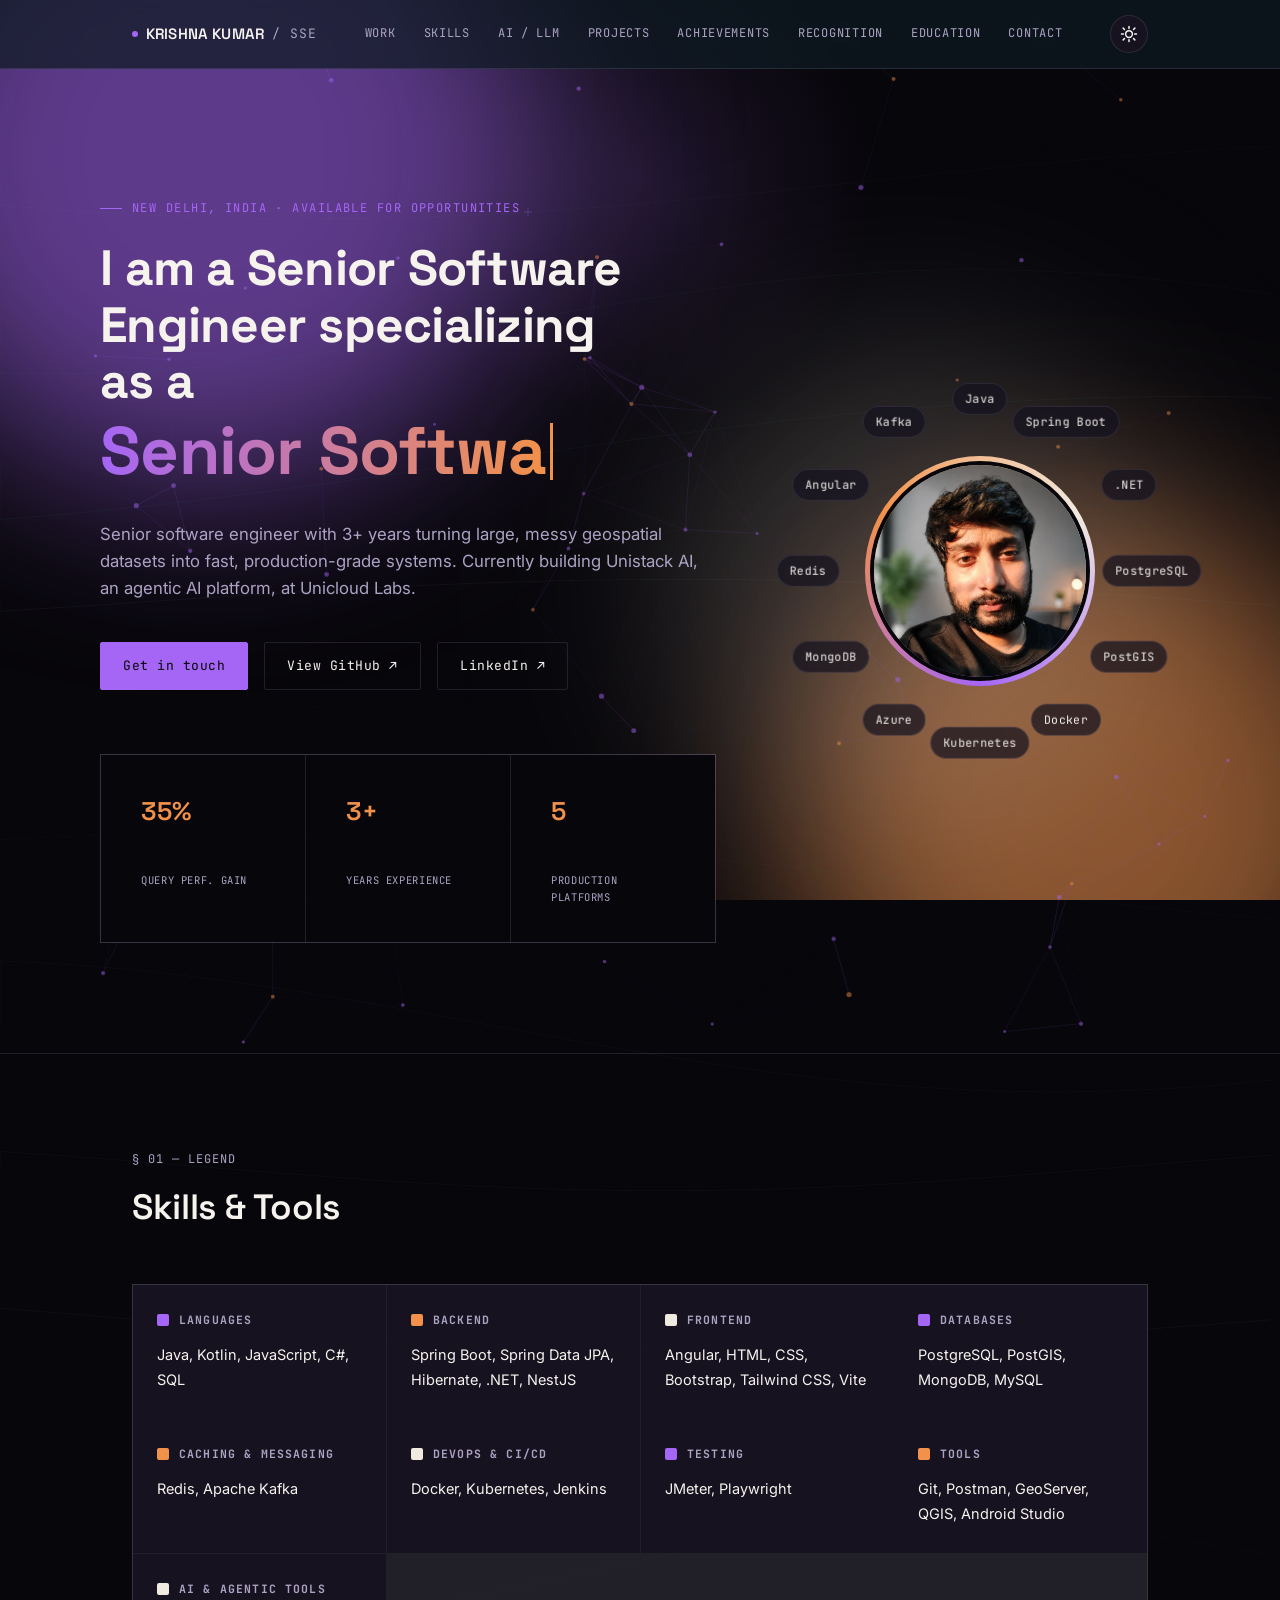
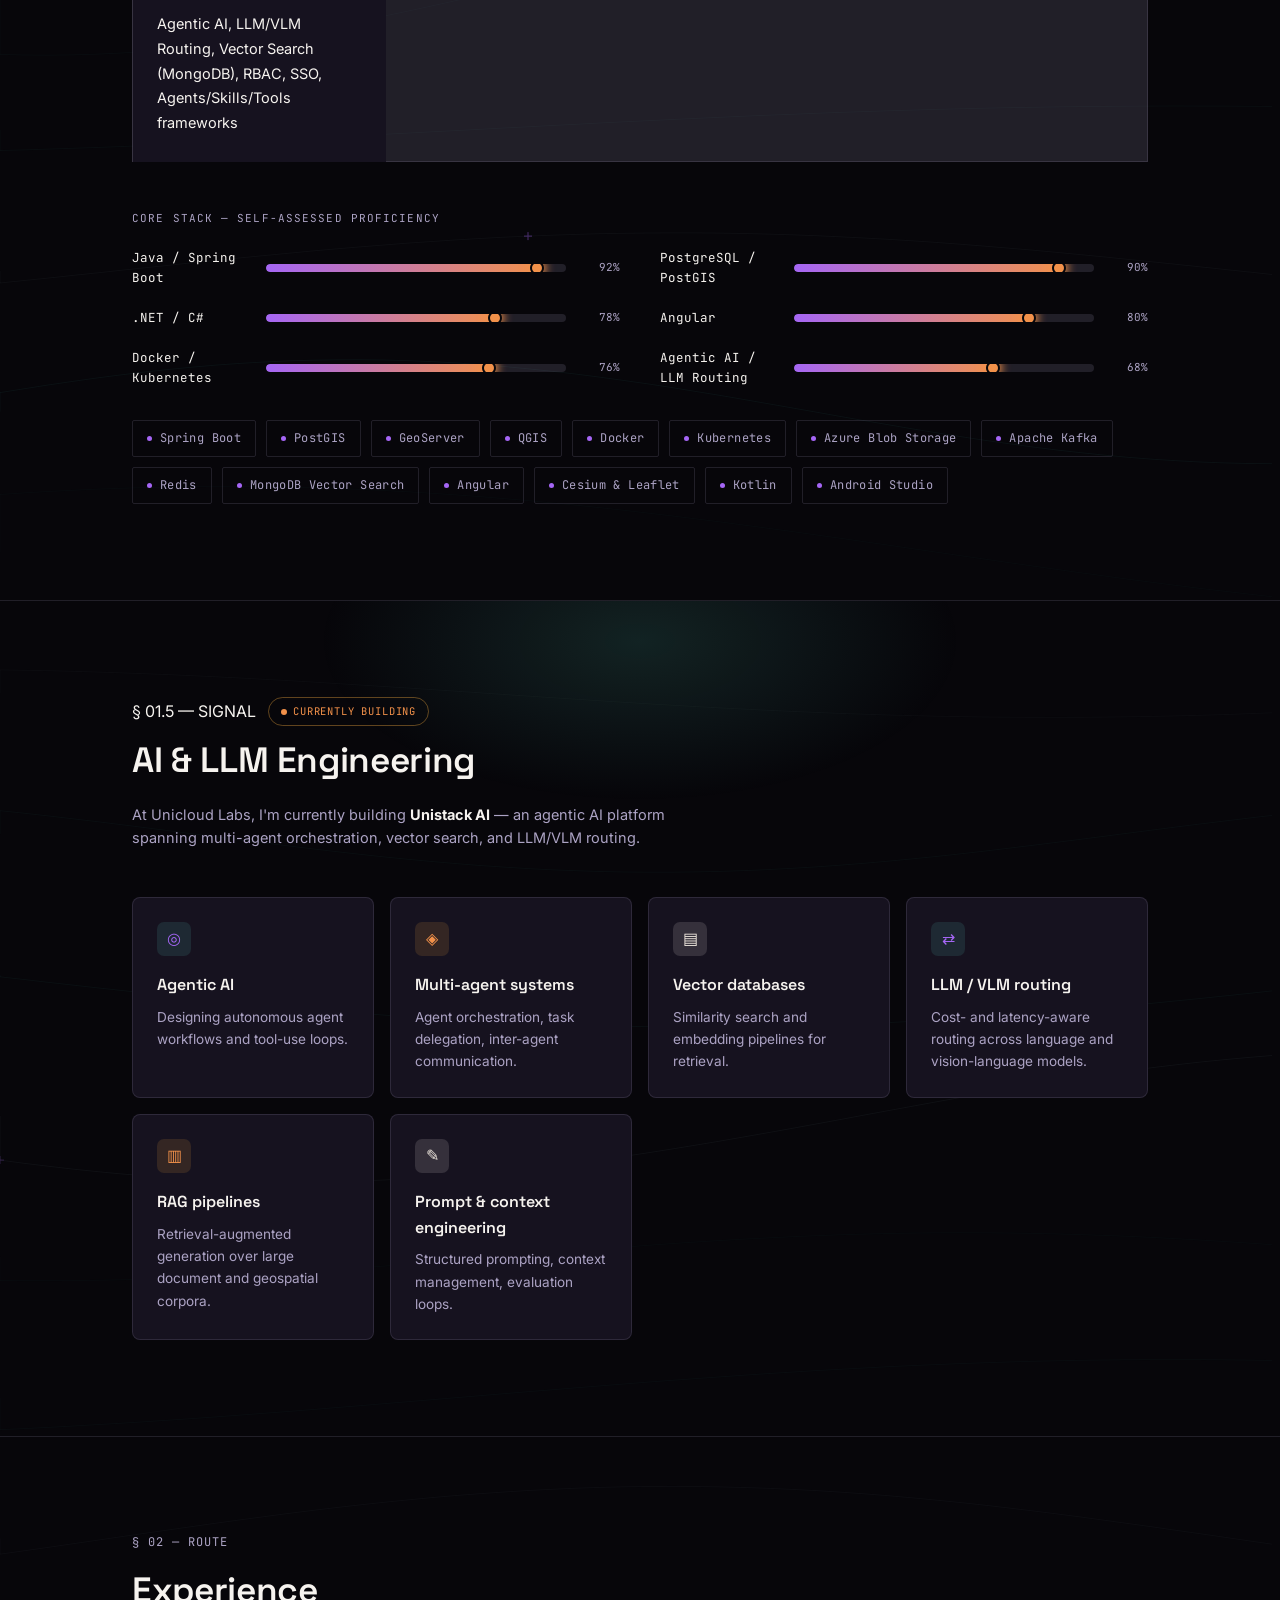
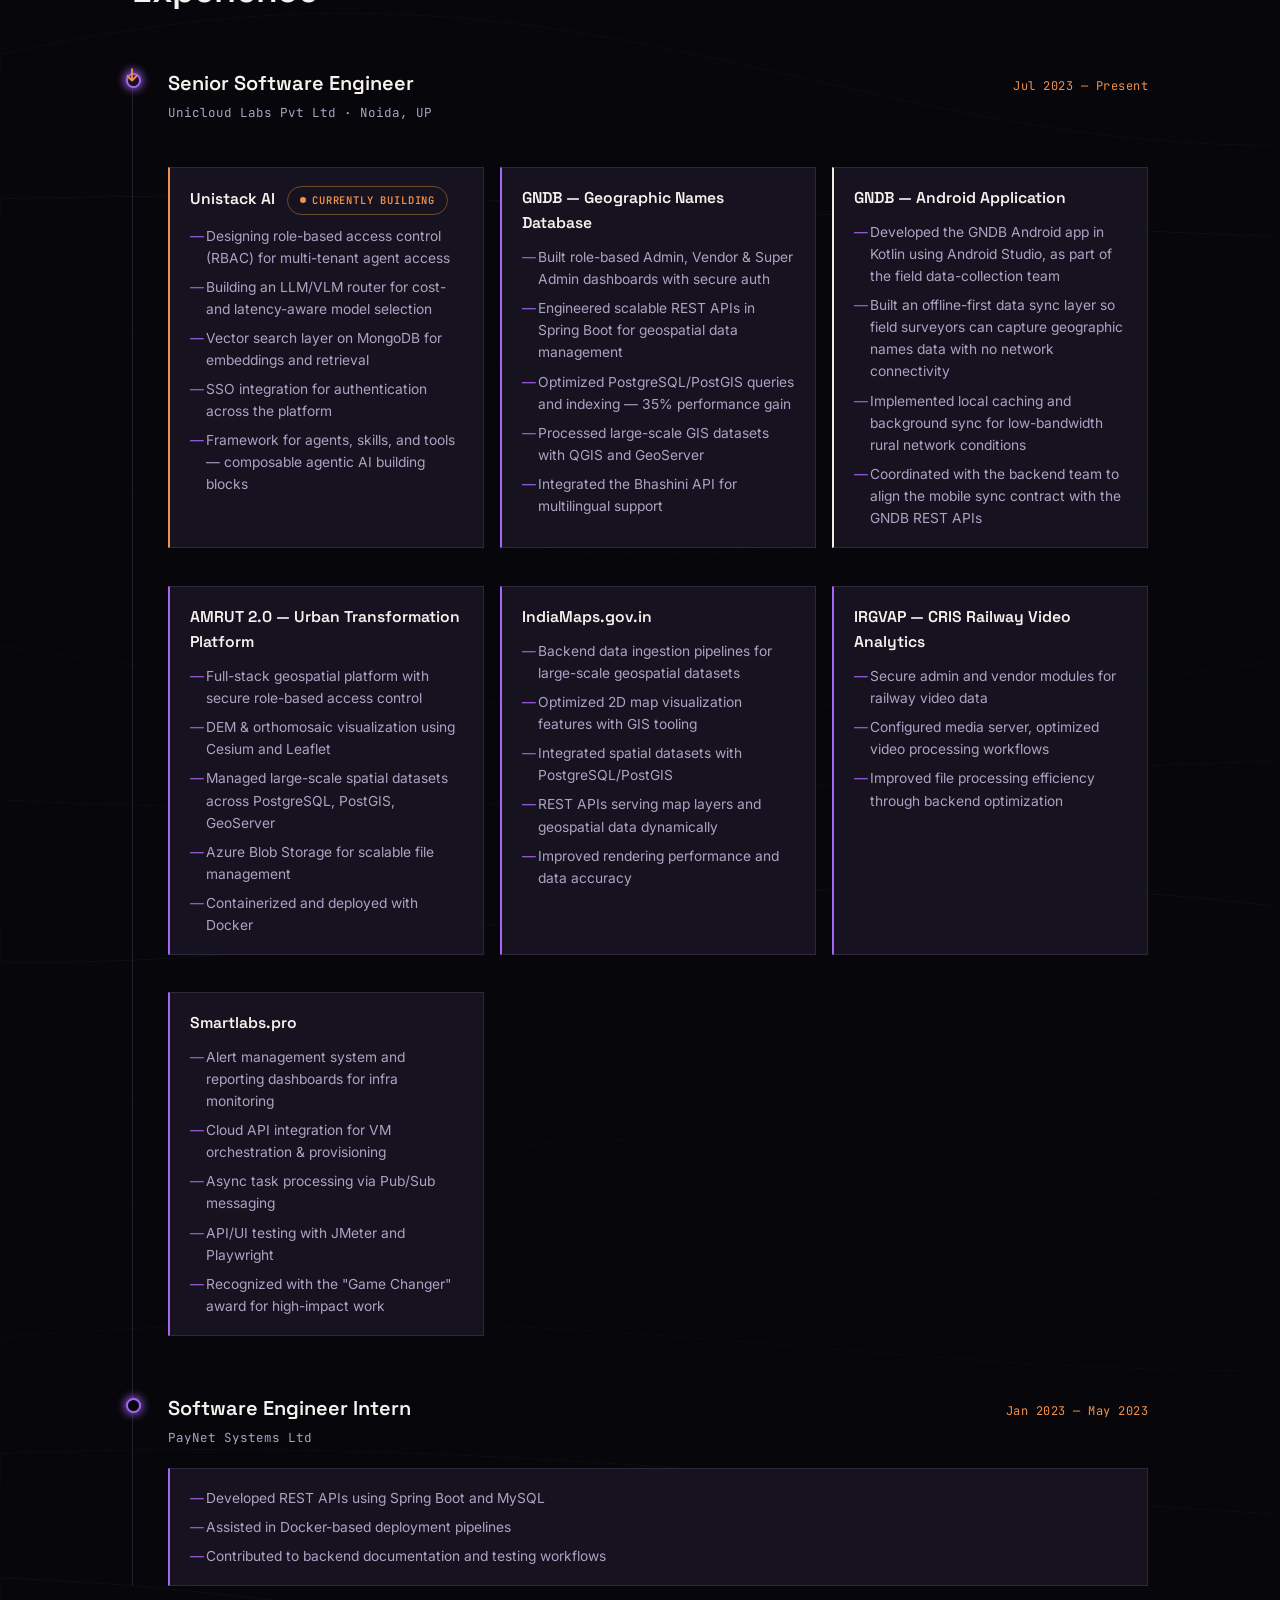
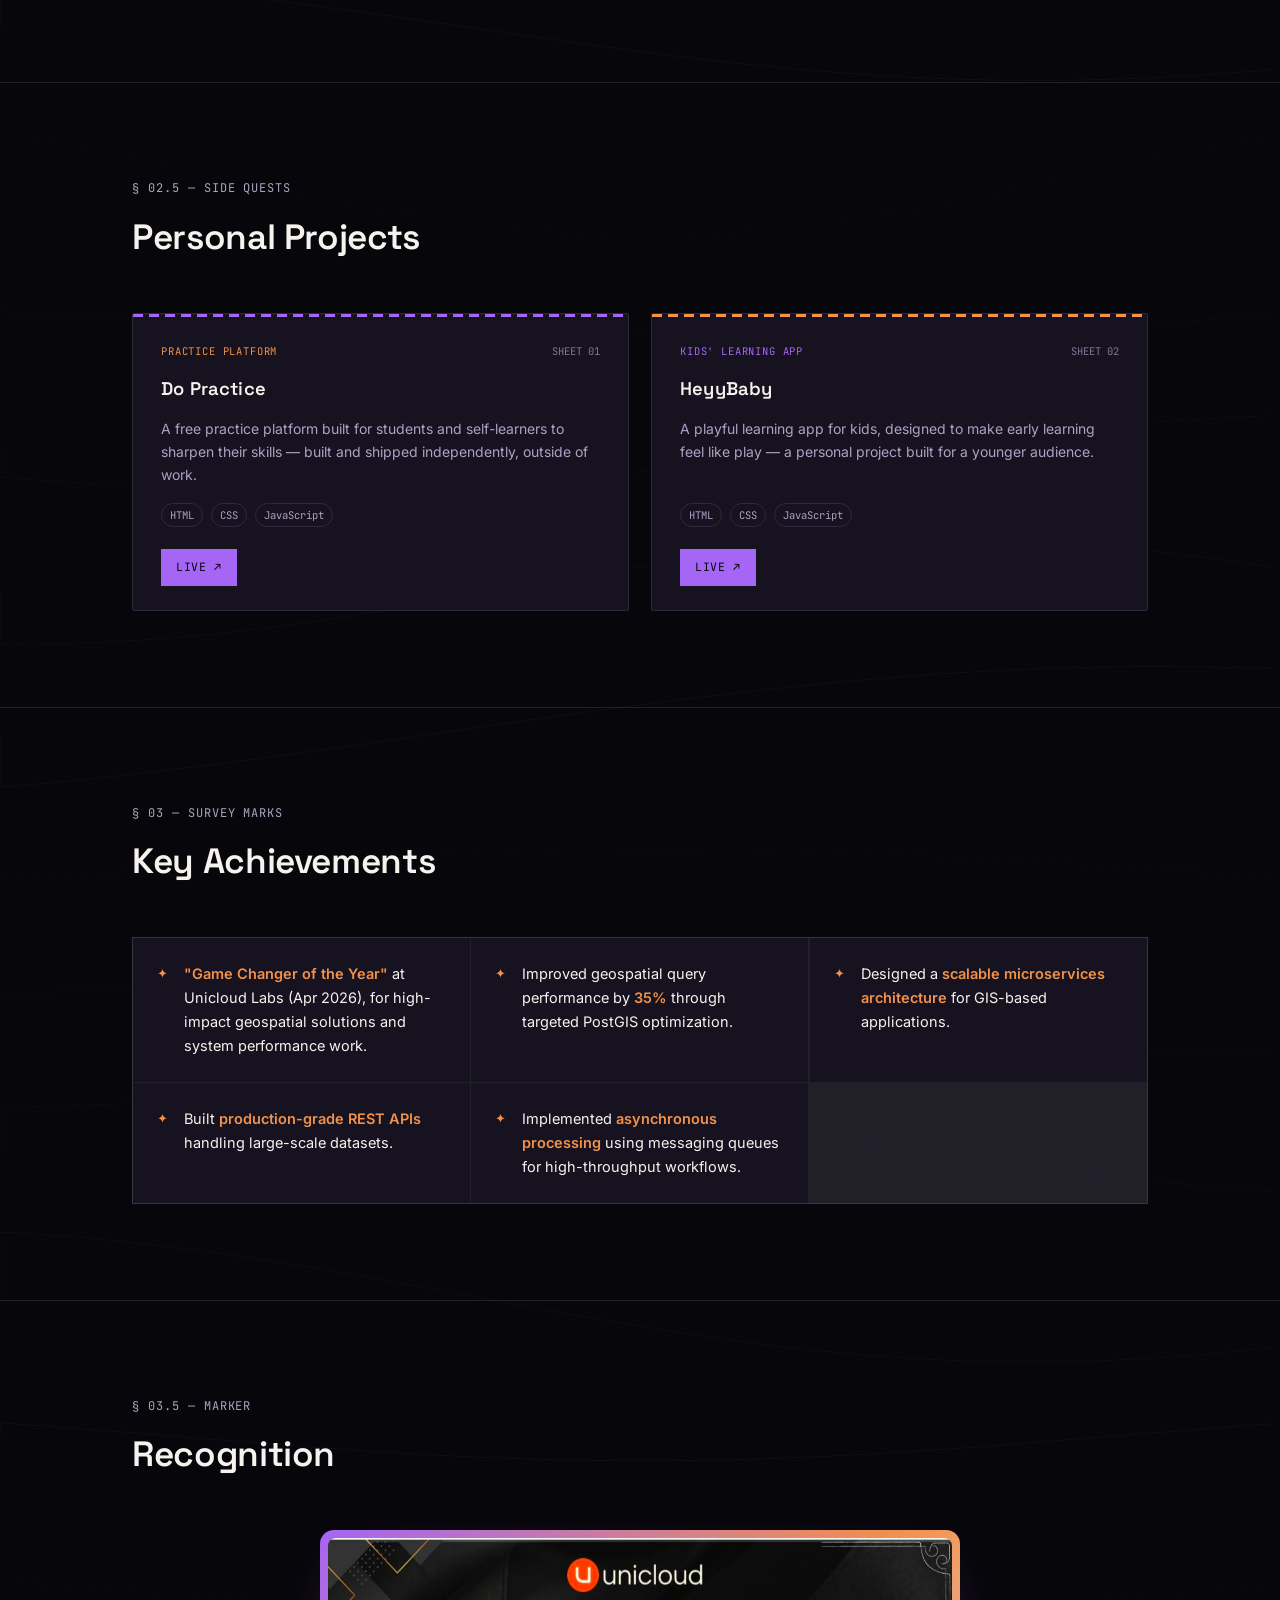
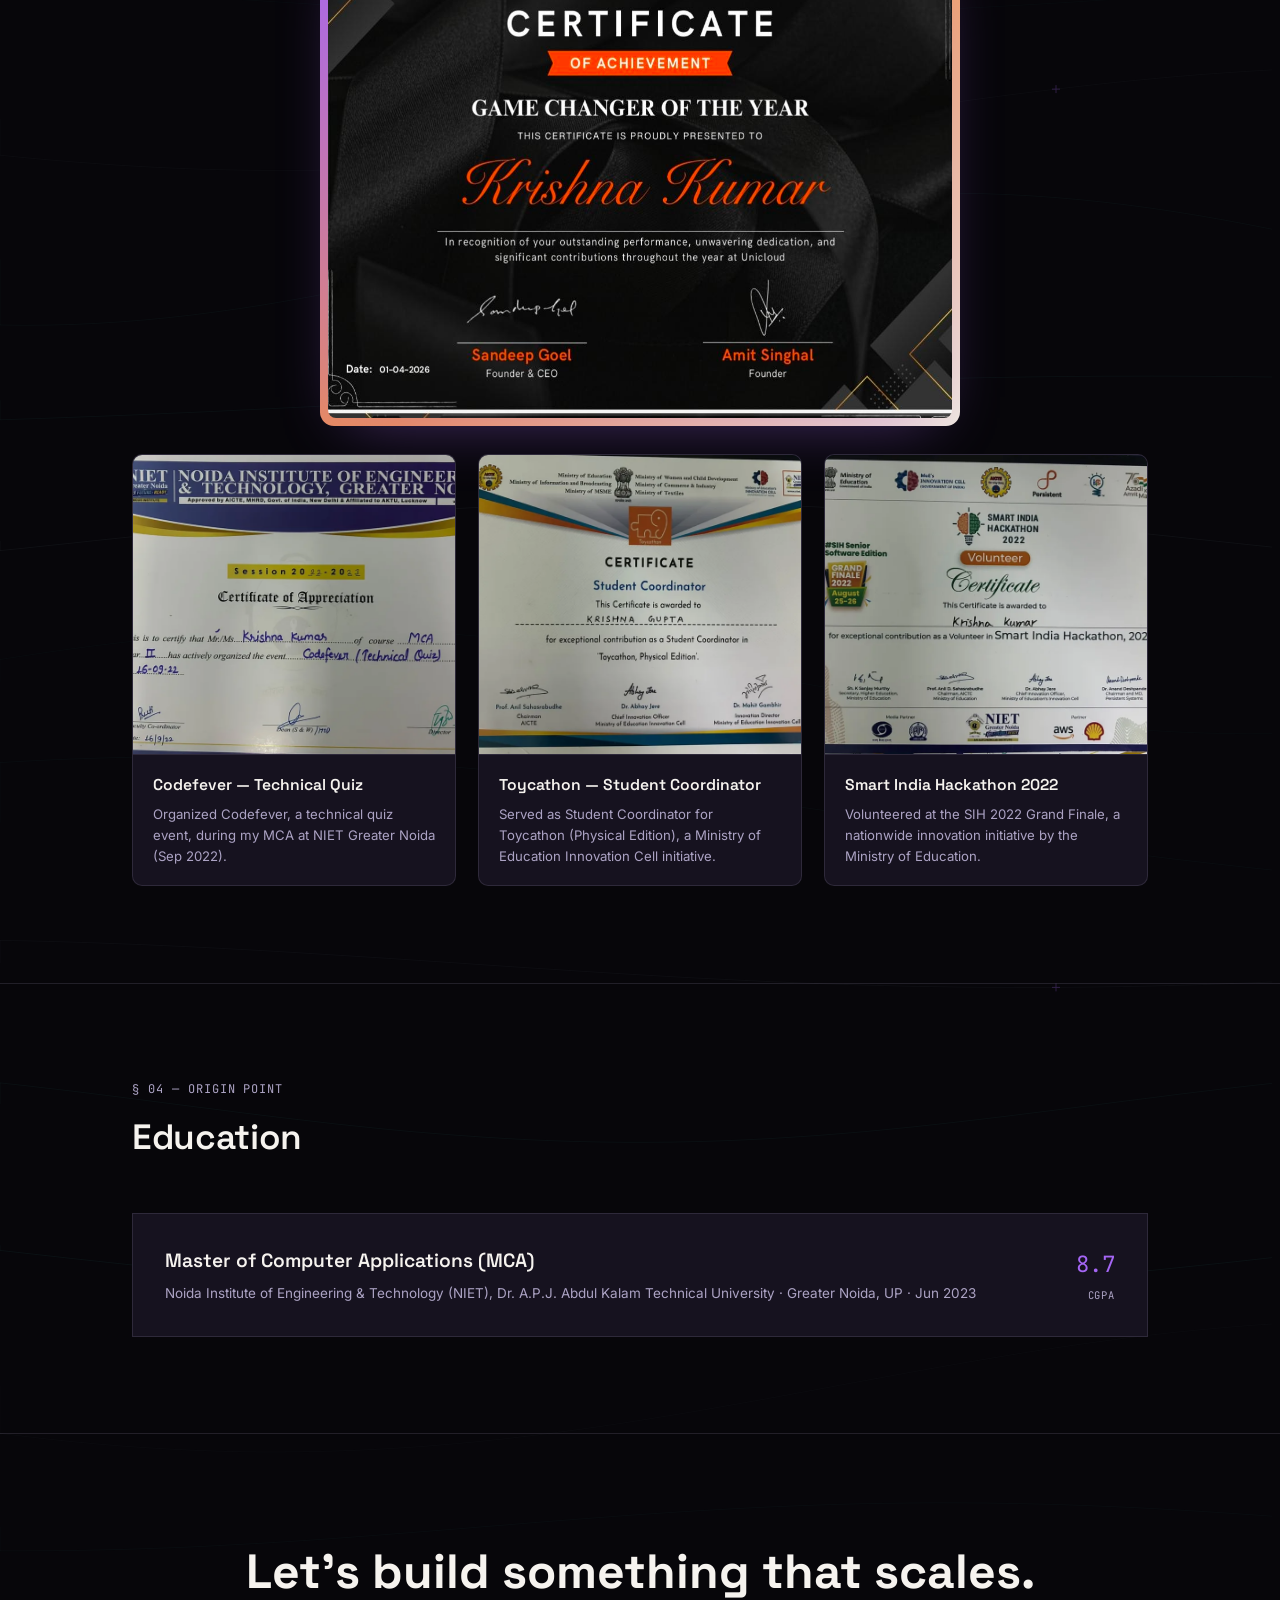
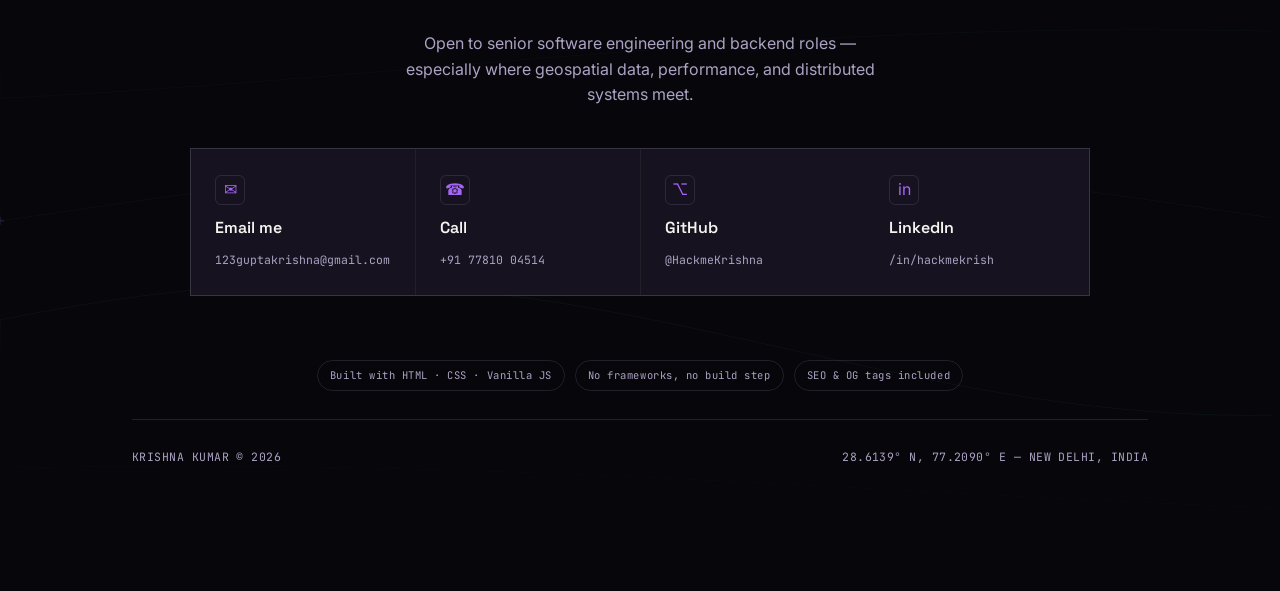
==== index.html @ f1ce37b0 "Initial portfolio" ====
<!DOCTYPE html>
<html lang="en">
<head>
<meta charset="UTF-8">
<meta name="viewport" content="width=device-width, initial-scale=1.0">

<!-- Primary SEO -->
<title>Krishna Kumar — Senior Software Engineer, GIS &amp; AI Specialist</title>
<meta name="description" content="Krishna Kumar is a senior software engineer with 3+ years building geospatial platforms, backend systems, and agentic AI at Unicloud Labs. Explore his work, skills, and projects.">
<meta name="keywords" content="Krishna Kumar, Senior Software Engineer, Backend Engineer, AI Engineer, LLM Developer, GIS Specialist, Cloud Architect, Spring Boot, PostGIS, Agentic AI, Unicloud Labs, New Delhi">
<meta name="author" content="Krishna Kumar">
<link rel="canonical" href="https://krishnakumar.dev/">
<meta name="robots" content="index, follow">
<meta name="theme-color" content="#07060A">

<!-- Open Graph -->
<meta property="og:type" content="profile">
<meta property="og:title" content="Krishna Kumar — Senior Software Engineer, GIS &amp; AI Specialist">
<meta property="og:description" content="3+ years building geospatial platforms, backend systems, and agentic AI. Currently building Unistack AI at Unicloud Labs.">
<meta property="og:url" content="https://krishnakumar.dev/">
<meta property="og:site_name" content="Krishna Kumar">
<meta property="og:image" content="https://krishnakumar.dev/images/avatar-krishna-kumar.webp">
<meta property="og:locale" content="en_IN">

<!-- Twitter Card -->
<meta name="twitter:card" content="summary_large_image">
<meta name="twitter:title" content="Krishna Kumar — Senior Software Engineer, GIS &amp; AI Specialist">
<meta name="twitter:description" content="3+ years building geospatial platforms, backend systems, and agentic AI. Currently building Unistack AI at Unicloud Labs.">
<meta name="twitter:image" content="https://krishnakumar.dev/images/avatar-krishna-kumar.webp">

<!-- Icons / manifest -->
<link rel="icon" href="/assets/favicon.svg" type="image/svg+xml">
<link rel="apple-touch-icon" href="/assets/favicon.svg">
<link rel="manifest" href="/manifest.json">

<link rel="preconnect" href="https://fonts.googleapis.com">
<link rel="preconnect" href="https://fonts.gstatic.com" crossorigin>
<link href="https://fonts.googleapis.com/css2?family=Space+Grotesk:wght@400;500;600;700&family=Inter:wght@400;500;600&family=JetBrains+Mono:wght@400;500;600&display=swap" rel="stylesheet">

<link rel="stylesheet" href="css/style.css">
<link rel="stylesheet" href="css/animations.css">
<link rel="stylesheet" href="css/responsive.css">

<!-- Structured data: lives in the HTML directly (not injected by JS) so
     crawlers see it without executing anything. -->
<script type="application/ld+json">
{
  "@context": "https://schema.org",
  "@type": "Person",
  "name": "Krishna Kumar",
  "url": "https://krishnakumar.dev/",
  "image": "https://krishnakumar.dev/images/avatar-krishna-kumar.webp",
  "jobTitle": "Senior Software Engineer",
  "email": "mailto:123guptakrishna@gmail.com",
  "telephone": "+91-77810-04514",
  "address": {
    "@type": "PostalAddress",
    "addressLocality": "New Delhi",
    "addressCountry": "IN"
  },
  "worksFor": {
    "@type": "Organization",
    "name": "Unicloud Labs Pvt Ltd"
  },
  "alumniOf": {
    "@type": "CollegeOrUniversity",
    "name": "Noida Institute of Engineering & Technology"
  },
  "sameAs": [
    "https://github.com/HackmeKrishna",
    "https://linkedin.com/in/hackmekrish"
  ],
  "knowsAbout": ["Backend Engineering", "Geographic Information Systems", "Agentic AI", "Cloud Architecture", "LLM Development"]
}
</script>
</head>
<body>

<div id="ambient-bg"><span class="b1"></span><span class="b2"></span><span class="b3"></span></div>
<div id="spotlight"></div>
<svg id="contour-bg" xmlns="http://www.w3.org/2000/svg"></svg>
<canvas id="trailCanvas" aria-hidden="true"></canvas>
<div id="coord-readout">28.6139° N · 77.2090° E</div>

<header>
  <nav class="wrap">
    <div class="logo"><span class="dot"></span><b>KRISHNA KUMAR</b><span>/ SSE</span></div>
    <div class="navlinks">
      <button type="button" data-scroll-to="work">Work</button>
      <button type="button" data-scroll-to="skills">Skills</button>
      <button type="button" data-scroll-to="ai">AI / LLM</button>
      <button type="button" data-scroll-to="projects">Projects</button>
      <button type="button" data-scroll-to="achievements">Achievements</button>
      <button type="button" data-scroll-to="recognition">Recognition</button>
      <button type="button" data-scroll-to="education">Education</button>
      <button type="button" data-scroll-to="contact">Contact</button>
    </div>
    <div class="nav-right">
      <button id="themeToggle" aria-label="Toggle light and dark theme" title="Toggle theme">
        <svg class="icon-sun" viewBox="0 0 24 24" fill="none" stroke="currentColor" stroke-width="2" stroke-linecap="round"><circle cx="12" cy="12" r="4.5"/><path d="M12 2v2.5M12 19.5V22M4.2 4.2l1.8 1.8M18 18l1.8 1.8M2 12h2.5M19.5 12H22M4.2 19.8L6 18M18 6l1.8-1.8"/></svg>
        <svg class="icon-moon" viewBox="0 0 24 24" fill="none" stroke="currentColor" stroke-width="2" stroke-linecap="round" stroke-linejoin="round"><path d="M20 14.5A8.5 8.5 0 1 1 9.5 4a7 7 0 0 0 10.5 10.5Z"/></svg>
      </button>
      <button id="navToggle" aria-label="Menu">☰</button>
    </div>
  </nav>
</header>

<main>
  <section class="hero wrap" style="border-top:none;">
    <canvas id="heroCanvas" aria-hidden="true"></canvas>
    <div class="hero-text">
      <div class="eyebrow">New Delhi, India · Available for opportunities</div>
      <h1 class="reveal">I am a Senior Software Engineer specializing as a
        <span class="hero-role-line"><span id="roleType"></span><span class="caret" aria-hidden="true"></span></span>
      </h1>
      <p class="hero-sub reveal">Senior software engineer with 3+ years turning large, messy geospatial datasets into fast, production-grade systems. Currently building Unistack AI, an agentic AI platform, at Unicloud Labs.</p>
      <div class="hero-actions reveal">
        <a class="btn" href="mailto:123guptakrishna@gmail.com">Get in touch</a>
        <a class="btn ghost" href="https://github.com/HackmeKrishna" target="_blank" rel="noopener">View GitHub ↗</a>
        <a class="btn ghost" href="https://linkedin.com/in/hackmekrish" target="_blank" rel="noopener">LinkedIn ↗</a>
      </div>
      <div class="hero-meta reveal">
        <div><div class="num">35%</div><div class="lbl">Query perf. gain</div></div>
        <div><div class="num">3+</div><div class="lbl">Years experience</div></div>
        <div><div class="num">5</div><div class="lbl">Production platforms</div></div>
      </div>
    </div>
    <div class="avatar-stage reveal">
      <div class="orbit-wrap" aria-hidden="true">
        <span class="orbit-item" style="left:50.0%; top:7.0%; animation-delay:0s; animation-duration:5.5s;">Java</span>
        <span class="orbit-item" style="left:71.5%; top:12.76%; animation-delay:.35s; animation-duration:6.1s;">Spring Boot</span>
        <span class="orbit-item" style="left:87.24%; top:28.5%; animation-delay:.7s; animation-duration:6.7s;">.NET</span>
        <span class="orbit-item" style="left:93.0%; top:50.0%; animation-delay:1.05s; animation-duration:7.3s;">PostgreSQL</span>
        <span class="orbit-item" style="left:87.24%; top:71.5%; animation-delay:1.4s; animation-duration:5.5s;">PostGIS</span>
        <span class="orbit-item" style="left:71.5%; top:87.24%; animation-delay:1.75s; animation-duration:6.1s;">Docker</span>
        <span class="orbit-item" style="left:50.0%; top:93.0%; animation-delay:0s; animation-duration:6.7s;">Kubernetes</span>
        <span class="orbit-item" style="left:28.5%; top:87.24%; animation-delay:.35s; animation-duration:7.3s;">Azure</span>
        <span class="orbit-item" style="left:12.76%; top:71.5%; animation-delay:.7s; animation-duration:5.5s;">MongoDB</span>
        <span class="orbit-item" style="left:7.0%; top:50.0%; animation-delay:1.05s; animation-duration:6.1s;">Redis</span>
        <span class="orbit-item" style="left:12.76%; top:28.5%; animation-delay:1.4s; animation-duration:6.7s;">Angular</span>
        <span class="orbit-item" style="left:28.5%; top:12.76%; animation-delay:1.75s; animation-duration:7.3s;">Kafka</span>
      </div>
      <div class="avatar-wrap">
        <img src="images/avatar-krishna-kumar.webp" width="220" height="220" alt="Krishna Kumar" loading="eager" fetchpriority="high">
      </div>
    </div>
  </section>

  <section id="skills">
    <div class="wrap">
      <div class="sec-head reveal">
        <div class="sec-title"><span class="coord">§ 01 — LEGEND</span>Skills &amp; Tools</div>
      </div>
      <div class="legend-grid reveal">
        <div class="legend-cell">
          <div class="key"><span class="swatch" style="background:var(--contour)"></span><h3>Languages</h3></div>
          <p>Java, Kotlin, JavaScript, C#, SQL</p>
        </div>
        <div class="legend-cell">
          <div class="key"><span class="swatch" style="background:var(--beacon)"></span><h3>Backend</h3></div>
          <p>Spring Boot, Spring Data JPA, Hibernate, .NET, NestJS</p>
        </div>
        <div class="legend-cell">
          <div class="key"><span class="swatch" style="background:var(--ivory)"></span><h3>Frontend</h3></div>
          <p>Angular, HTML, CSS, Bootstrap, Tailwind CSS, Vite</p>
        </div>
        <div class="legend-cell">
          <div class="key"><span class="swatch" style="background:var(--contour)"></span><h3>Databases</h3></div>
          <p>PostgreSQL, PostGIS, MongoDB, MySQL</p>
        </div>
        <div class="legend-cell">
          <div class="key"><span class="swatch" style="background:var(--beacon)"></span><h3>Caching &amp; Messaging</h3></div>
          <p>Redis, Apache Kafka</p>
        </div>
        <div class="legend-cell">
          <div class="key"><span class="swatch" style="background:var(--ivory)"></span><h3>DevOps &amp; CI/CD</h3></div>
          <p>Docker, Kubernetes, Jenkins</p>
        </div>
        <div class="legend-cell">
          <div class="key"><span class="swatch" style="background:var(--contour)"></span><h3>Testing</h3></div>
          <p>JMeter, Playwright</p>
        </div>
        <div class="legend-cell">
          <div class="key"><span class="swatch" style="background:var(--beacon)"></span><h3>Tools</h3></div>
          <p>Git, Postman, GeoServer, QGIS, Android Studio</p>
        </div>
        <div class="legend-cell">
          <div class="key"><span class="swatch" style="background:var(--ivory)"></span><h3>AI &amp; Agentic Tools</h3></div>
          <p>Agentic AI, LLM/VLM Routing, Vector Search (MongoDB), RBAC, SSO, Agents/Skills/Tools frameworks</p>
        </div>
      </div>

      <div class="stack-block reveal">
        <div class="stack-head">Core stack — self-assessed proficiency</div>
        <div class="stack-bars">
          <div class="stack-bar">
            <span class="name">Java / Spring Boot</span>
            <span class="track"><span class="fill" data-pct="92"></span></span>
            <span class="pct">92%</span>
          </div>
          <div class="stack-bar">
            <span class="name">PostgreSQL / PostGIS</span>
            <span class="track"><span class="fill" data-pct="90"></span></span>
            <span class="pct">90%</span>
          </div>
          <div class="stack-bar">
            <span class="name">.NET / C#</span>
            <span class="track"><span class="fill" data-pct="78"></span></span>
            <span class="pct">78%</span>
          </div>
          <div class="stack-bar">
            <span class="name">Angular</span>
            <span class="track"><span class="fill" data-pct="80"></span></span>
            <span class="pct">80%</span>
          </div>
          <div class="stack-bar">
            <span class="name">Docker / Kubernetes</span>
            <span class="track"><span class="fill" data-pct="76"></span></span>
            <span class="pct">76%</span>
          </div>
          <div class="stack-bar">
            <span class="name">Agentic AI / LLM Routing</span>
            <span class="track"><span class="fill" data-pct="68"></span></span>
            <span class="pct">68%</span>
          </div>
        </div>
      </div>

      <div class="toolbelt reveal" aria-label="Tools used day to day">
        <span class="tool"><span class="dot"></span>Spring Boot</span>
        <span class="tool"><span class="dot"></span>PostGIS</span>
        <span class="tool"><span class="dot"></span>GeoServer</span>
        <span class="tool"><span class="dot"></span>QGIS</span>
        <span class="tool"><span class="dot"></span>Docker</span>
        <span class="tool"><span class="dot"></span>Kubernetes</span>
        <span class="tool"><span class="dot"></span>Azure Blob Storage</span>
        <span class="tool"><span class="dot"></span>Apache Kafka</span>
        <span class="tool"><span class="dot"></span>Redis</span>
        <span class="tool"><span class="dot"></span>MongoDB Vector Search</span>
        <span class="tool"><span class="dot"></span>Angular</span>
        <span class="tool"><span class="dot"></span>Cesium &amp; Leaflet</span>
        <span class="tool"><span class="dot"></span>Kotlin</span>
        <span class="tool"><span class="dot"></span>Android Studio</span>
      </div>
    </div>
  </section>

  <section id="ai">
    <div class="wrap">
      <div class="sec-head reveal" style="display:block;">
        <div style="display:flex; align-items:center; gap:12px; margin-bottom:6px; flex-wrap:wrap;">
          <span class="coord" style="margin-bottom:0;">§ 01.5 — SIGNAL</span>
          <span class="ai-badge"><span class="dot"></span>Currently building</span>
        </div>
        <div class="sec-title">AI &amp; LLM Engineering</div>
        <p style="color:var(--fog); max-width:60ch; margin-top:14px; font-size:14.5px;">
          At Unicloud Labs, I'm currently building <strong style="color:var(--chalk)">Unistack AI</strong> — an agentic AI platform spanning multi-agent orchestration, vector search, and LLM/VLM routing.
        </p>
      </div>
      <div class="ai-grid reveal">
        <div class="ai-card">
          <div class="icon" style="background:rgba(79,184,168,0.14); color:var(--contour);">◎</div>
          <h4>Agentic AI</h4>
          <p>Designing autonomous agent workflows and tool-use loops.</p>
        </div>
        <div class="ai-card">
          <div class="icon" style="background:rgba(232,163,61,0.14); color:var(--beacon);">◈</div>
          <h4>Multi-agent systems</h4>
          <p>Agent orchestration, task delegation, inter-agent communication.</p>
        </div>
        <div class="ai-card">
          <div class="icon" style="background:rgba(241,234,224,0.14); color:var(--ivory);">▤</div>
          <h4>Vector databases</h4>
          <p>Similarity search and embedding pipelines for retrieval.</p>
        </div>
        <div class="ai-card">
          <div class="icon" style="background:rgba(79,184,168,0.14); color:var(--contour);">⇄</div>
          <h4>LLM / VLM routing</h4>
          <p>Cost- and latency-aware routing across language and vision-language models.</p>
        </div>
        <div class="ai-card">
          <div class="icon" style="background:rgba(232,163,61,0.14); color:var(--beacon);">▥</div>
          <h4>RAG pipelines</h4>
          <p>Retrieval-augmented generation over large document and geospatial corpora.</p>
        </div>
        <div class="ai-card">
          <div class="icon" style="background:rgba(241,234,224,0.14); color:var(--ivory);">✎</div>
          <h4>Prompt &amp; context engineering</h4>
          <p>Structured prompting, context management, evaluation loops.</p>
        </div>
      </div>
    </div>
  </section>

  <section id="work">
    <div class="wrap">
      <div class="sec-head reveal">
        <div class="sec-title"><span class="coord">§ 02 — ROUTE</span>Experience</div>
      </div>

      <div class="route">
        <div class="route-rail"></div>
        <div class="route-fill"></div>
        <div class="journey-arrow" aria-hidden="true">
          <svg viewBox="0 0 24 24" fill="none" xmlns="http://www.w3.org/2000/svg">
            <path d="M12 3 L12 18 M12 18 L6 12 M12 18 L18 12" stroke="currentColor" stroke-width="2.4" stroke-linecap="round" stroke-linejoin="round" style="color:var(--beacon)"/>
          </svg>
        </div>
        <div class="waypoint reveal">
          <div class="role-row">
            <h3>Senior Software Engineer</h3>
            <span class="period">Jul 2023 — Present</span>
          </div>
          <div class="org">Unicloud Labs Pvt Ltd · Noida, UP</div>

          <div class="subprojects-grid">
            <div class="subproject" style="border-left-color:var(--beacon);">
              <h4>Unistack AI <span class="ai-badge" style="margin-left:8px; vertical-align:middle;"><span class="dot"></span>Currently building</span></h4>
              <ul>
                <li>Designing role-based access control (RBAC) for multi-tenant agent access</li>
                <li>Building an LLM/VLM router for cost- and latency-aware model selection</li>
                <li>Vector search layer on MongoDB for embeddings and retrieval</li>
                <li>SSO integration for authentication across the platform</li>
                <li>Framework for agents, skills, and tools — composable agentic AI building blocks</li>
              </ul>
            </div>
            <div class="subproject">
              <h4>GNDB — Geographic Names Database</h4>
              <ul>
                <li>Built role-based Admin, Vendor &amp; Super Admin dashboards with secure auth</li>
                <li>Engineered scalable REST APIs in Spring Boot for geospatial data management</li>
                <li>Optimized PostgreSQL/PostGIS queries and indexing — 35% performance gain</li>
                <li>Processed large-scale GIS datasets with QGIS and GeoServer</li>
                <li>Integrated the Bhashini API for multilingual support</li>
              </ul>
            </div>
            <div class="subproject" style="border-left-color:var(--ivory);">
              <h4>GNDB — Android Application</h4>
              <ul>
                <li>Developed the GNDB Android app in Kotlin using Android Studio, as part of the field data-collection team</li>
                <li>Built an offline-first data sync layer so field surveyors can capture geographic names data with no network connectivity</li>
                <li>Implemented local caching and background sync for low-bandwidth rural network conditions</li>
                <li>Coordinated with the backend team to align the mobile sync contract with the GNDB REST APIs</li>
              </ul>
            </div>
            <div class="subproject">
              <h4>AMRUT 2.0 — Urban Transformation Platform</h4>
              <ul>
                <li>Full-stack geospatial platform with secure role-based access control</li>
                <li>DEM &amp; orthomosaic visualization using Cesium and Leaflet</li>
                <li>Managed large-scale spatial datasets across PostgreSQL, PostGIS, GeoServer</li>
                <li>Azure Blob Storage for scalable file management</li>
                <li>Containerized and deployed with Docker</li>
              </ul>
            </div>
            <div class="subproject">
              <h4>IndiaMaps.gov.in</h4>
              <ul>
                <li>Backend data ingestion pipelines for large-scale geospatial datasets</li>
                <li>Optimized 2D map visualization features with GIS tooling</li>
                <li>Integrated spatial datasets with PostgreSQL/PostGIS</li>
                <li>REST APIs serving map layers and geospatial data dynamically</li>
                <li>Improved rendering performance and data accuracy</li>
              </ul>
            </div>
            <div class="subproject">
              <h4>IRGVAP — CRIS Railway Video Analytics</h4>
              <ul>
                <li>Secure admin and vendor modules for railway video data</li>
                <li>Configured media server, optimized video processing workflows</li>
                <li>Improved file processing efficiency through backend optimization</li>
              </ul>
            </div>
            <div class="subproject">
              <h4>Smartlabs.pro</h4>
              <ul>
                <li>Alert management system and reporting dashboards for infra monitoring</li>
                <li>Cloud API integration for VM orchestration &amp; provisioning</li>
                <li>Async task processing via Pub/Sub messaging</li>
                <li>API/UI testing with JMeter and Playwright</li>
                <li>Recognized with the "Game Changer" award for high-impact work</li>
              </ul>
            </div>
          </div>
        </div>

        <div class="waypoint reveal">
          <div class="role-row">
            <h3>Software Engineer Intern</h3>
            <span class="period">Jan 2023 — May 2023</span>
          </div>
          <div class="org">PayNet Systems Ltd</div>
          <div class="subproject" style="margin-top:20px;">
            <ul>
              <li>Developed REST APIs using Spring Boot and MySQL</li>
              <li>Assisted in Docker-based deployment pipelines</li>
              <li>Contributed to backend documentation and testing workflows</li>
            </ul>
          </div>
        </div>
      </div>
    </div>
  </section>

  <section id="projects">
    <div class="wrap">
      <div class="sec-head reveal">
        <div class="sec-title"><span class="coord">§ 02.5 — SIDE QUESTS</span>Personal Projects</div>
      </div>
      <div class="project-grid reveal">
        <div class="project-card">
          <div class="proj-rule"></div>
          <div class="proj-inner">
            <div class="proj-top">
              <span class="proj-tag">Practice Platform</span>
              <span class="proj-sheet-no">SHEET 01</span>
            </div>
            <h4>Do Practice</h4>
            <p>A free practice platform built for students and self-learners to sharpen their skills — built and shipped independently, outside of work.</p>
            <div class="proj-tools"><span>HTML</span><span>CSS</span><span>JavaScript</span></div>
            <div class="proj-actions">
              <a class="primary" href="https://do-practice.netlify.app/" target="_blank" rel="noopener">Live ↗</a>
            </div>
          </div>
        </div>
        <div class="project-card">
          <div class="proj-rule" style="background:repeating-linear-gradient(90deg, var(--beacon) 0 10px, transparent 10px 16px);"></div>
          <div class="proj-inner">
            <div class="proj-top">
              <span class="proj-tag" style="color:var(--contour);">Kids' Learning App</span>
              <span class="proj-sheet-no">SHEET 02</span>
            </div>
            <h4>HeyyBaby</h4>
            <p>A playful learning app for kids, designed to make early learning feel like play — a personal project built for a younger audience.</p>
            <div class="proj-tools"><span>HTML</span><span>CSS</span><span>JavaScript</span></div>
            <div class="proj-actions">
              <a class="primary" href="https://heyy-baby.netlify.app/" target="_blank" rel="noopener">Live ↗</a>
            </div>
          </div>
        </div>
      </div>
    </div>
  </section>

  <section id="achievements">
    <div class="wrap">
      <div class="sec-head reveal">
        <div class="sec-title"><span class="coord">§ 03 — SURVEY MARKS</span>Key Achievements</div>
      </div>
      <div class="achieve-list reveal">
        <div class="achieve-item">
          <span class="mark">✦</span>
          <p><strong>"Game Changer of the Year"</strong> at Unicloud Labs (Apr 2026), for high-impact geospatial solutions and system performance work.</p>
        </div>
        <div class="achieve-item">
          <span class="mark">✦</span>
          <p>Improved geospatial query performance by <strong>35%</strong> through targeted PostGIS optimization.</p>
        </div>
        <div class="achieve-item">
          <span class="mark">✦</span>
          <p>Designed a <strong>scalable microservices architecture</strong> for GIS-based applications.</p>
        </div>
        <div class="achieve-item">
          <span class="mark">✦</span>
          <p>Built <strong>production-grade REST APIs</strong> handling large-scale datasets.</p>
        </div>
        <div class="achieve-item">
          <span class="mark">✦</span>
          <p>Implemented <strong>asynchronous processing</strong> using messaging queues for high-throughput workflows.</p>
        </div>
      </div>
    </div>
  </section>

  <section id="recognition">
    <div class="wrap">
      <div class="sec-head reveal">
        <div class="sec-title"><span class="coord">§ 03.5 — MARKER</span>Recognition</div>
      </div>
      <div class="cert-frame reveal">
        <img src="images/cert-game-changer-unicloud.jpg" width="640" height="480" loading="lazy" alt="Unicloud Labs Game Changer of the Year certificate, awarded to Krishna Kumar">
      </div>

      <div class="cert-grid">
        <div class="cert-card reveal">
          <img src="images/cert-codefever-quiz.webp" width="400" height="300" loading="lazy" alt="Certificate of Appreciation for organizing Codefever technical quiz">
          <div class="cert-body">
            <h4>Codefever — Technical Quiz</h4>
            <p>Organized Codefever, a technical quiz event, during my MCA at NIET Greater Noida (Sep 2022).</p>
          </div>
        </div>
        <div class="cert-card reveal">
          <img src="images/cert-toycathon-coordinator.webp" width="400" height="300" loading="lazy" alt="Student Coordinator certificate for Toycathon Physical Edition">
          <div class="cert-body">
            <h4>Toycathon — Student Coordinator</h4>
            <p>Served as Student Coordinator for Toycathon (Physical Edition), a Ministry of Education Innovation Cell initiative.</p>
          </div>
        </div>
        <div class="cert-card reveal">
          <img src="images/cert-sih-2022-volunteer.webp" width="400" height="300" loading="lazy" alt="Volunteer certificate for Smart India Hackathon 2022">
          <div class="cert-body">
            <h4>Smart India Hackathon 2022</h4>
            <p>Volunteered at the SIH 2022 Grand Finale, a nationwide innovation initiative by the Ministry of Education.</p>
          </div>
        </div>
      </div>
    </div>
  </section>

  <section id="education">
    <div class="wrap">
      <div class="sec-head reveal">
        <div class="sec-title"><span class="coord">§ 04 — ORIGIN POINT</span>Education</div>
      </div>
      <div class="edu-card reveal">
        <div>
          <h3>Master of Computer Applications (MCA)</h3>
          <div class="sub">Noida Institute of Engineering &amp; Technology (NIET), Dr. A.P.J. Abdul Kalam Technical University · Greater Noida, UP · Jun 2023</div>
        </div>
        <div class="cgpa">8.7<span>CGPA</span></div>
      </div>
    </div>
  </section>
</main>

<footer id="contact">
  <div class="wrap">
    <h2 class="reveal">Let's build something that scales.</h2>
    <p class="lede reveal">Open to senior software engineering and backend roles — especially where geospatial data, performance, and distributed systems meet.</p>

    <div class="contact-grid reveal">
      <a class="contact-tile" href="mailto:123guptakrishna@gmail.com">
        <span class="ct-icon" aria-hidden="true">✉</span>
        <span class="ct-label">Email me</span>
        <span class="ct-sub">123guptakrishna@gmail.com</span>
      </a>
      <a class="contact-tile" href="tel:+917781004514">
        <span class="ct-icon" aria-hidden="true">☎</span>
        <span class="ct-label">Call</span>
        <span class="ct-sub">+91 77810 04514</span>
      </a>
      <a class="contact-tile" href="https://github.com/HackmeKrishna" target="_blank" rel="noopener">
        <span class="ct-icon" aria-hidden="true">⌥</span>
        <span class="ct-label">GitHub</span>
        <span class="ct-sub">@HackmeKrishna</span>
      </a>
      <a class="contact-tile" href="https://linkedin.com/in/hackmekrish" target="_blank" rel="noopener">
        <span class="ct-icon" aria-hidden="true">in</span>
        <span class="ct-label">LinkedIn</span>
        <span class="ct-sub">/in/hackmekrish</span>
      </a>
    </div>

    <div class="footbadges">
      <span>Built with HTML · CSS · Vanilla JS</span>
      <span>No frameworks, no build step</span>
      <span>SEO &amp; OG tags included</span>
    </div>

    <div class="footbar">
      <span>KRISHNA KUMAR © 2026</span>
      <span>28.6139° N, 77.2090° E — NEW DELHI, INDIA</span>
    </div>
  </div>
</footer>

<script src="js/main.js"></script>
<script src="js/animations.js"></script>
<script src="js/particles.js"></script>
<script src="js/seo.js"></script>

</body>
</html>
---- css/style.css ----
/* ==========================================================================
   Krishna Kumar — Portfolio
   style.css — design tokens, layout, and components
   ========================================================================== */

:root{
  --ink:#07060A;
  --paper:#16121F;
  --paper-2:#1E1830;
  --fog:#ACA3C4;
  --chalk:#F6F3EF;
  --contour:#A566F5;
  --beacon:#F2914A;
  --ivory:#F1EAE0;
  --line:rgba(172,163,196,0.16);
  --display: 'Space Grotesk', sans-serif;
  --body: 'Inter', sans-serif;
  --mono: 'JetBrains Mono', monospace;
}

html.theme-light{
  --ink:#F6F2FF;
  --paper:#FFFFFF;
  --paper-2:#F3ECFF;
  --fog:#6E6584;
  --chalk:#1B1230;
  --contour:#7C3AED;
  --beacon:#F2790A;
  --ivory:#0EA5A5;
  --line:rgba(124,58,237,0.18);
}

html, body, body *{
  transition:background-color .4s ease, border-color .4s ease, color .4s ease, box-shadow .4s ease;
}

*{margin:0;padding:0;box-sizing:border-box;}

html{scroll-behavior:smooth;}

body{
  background:var(--ink);
  color:var(--chalk);
  font-family:var(--body);
  line-height:1.6;
  overflow-x:hidden;
  position:relative;
}

a{color:inherit;text-decoration:none;}

::selection{background:var(--contour);color:var(--ink);}

img{max-width:100%;}

/* ---------- Ambient shifting colour wash ---------- */
#ambient-bg{position:fixed;inset:0;z-index:0;overflow:hidden;pointer-events:none;}
#ambient-bg span{position:absolute;border-radius:50%;filter:blur(90px);opacity:0.55;mix-blend-mode:screen;}
#ambient-bg .b1{width:52vw;height:52vw;background:var(--contour);top:-14vw;left:-10vw;}
#ambient-bg .b2{width:46vw;height:46vw;background:var(--beacon);bottom:-16vw;right:-8vw;}
#ambient-bg .b3{width:38vw;height:38vw;background:var(--ivory);top:38%;left:52%;opacity:0.16;}
html.theme-light #ambient-bg span{mix-blend-mode:normal;opacity:0.28;}
html.theme-light #ambient-bg .b3{opacity:0.14;}
html.theme-light #contour-bg{opacity:0.22;}

/* ---------- Mouse-trail particle canvas ---------- */
#trailCanvas{position:fixed;inset:0;z-index:60;pointer-events:none;}
@media (max-width:720px), (prefers-reduced-motion: reduce){#trailCanvas{display:none;}}

/* ---------- Cursor spotlight ---------- */
#spotlight{
  position:fixed;inset:0;z-index:1;pointer-events:none;
  background:radial-gradient(560px circle at var(--mx,50%) var(--my,20%), rgba(165,102,245,0.14), transparent 42%);
  mix-blend-mode:screen;
}
html.theme-light #spotlight{
  background:radial-gradient(560px circle at var(--mx,50%) var(--my,20%), rgba(124,58,237,0.10), transparent 42%);
  mix-blend-mode:multiply;
}
@media (max-width:720px), (prefers-reduced-motion: reduce){#spotlight{display:none;}}

/* ---------- Contour background (topographic + survey-mark network) ---------- */
#contour-bg{position:fixed;inset:0;z-index:0;pointer-events:none;opacity:0.5;}

/* ---------- Crosshair coordinate readout ---------- */
#coord-readout{
  position:fixed;bottom:20px;right:20px;
  font-family:var(--mono);font-size:11px;letter-spacing:0.06em;
  color:var(--contour);background:rgba(21,37,48,0.7);
  border:1px solid var(--line);padding:8px 12px;border-radius:2px;
  z-index:45;backdrop-filter:blur(4px);pointer-events:none;
  transition:opacity .3s ease;
}
#coord-readout.dim{opacity:0;}
@media (max-width:720px){#coord-readout{display:none;}}

/* ---------- Layout shell ---------- */
.wrap{position:relative;z-index:1;max-width:1080px;margin:0 auto;padding:0 32px;}

/* ---------- Nav ---------- */
header{
  position:sticky;top:0;z-index:40;backdrop-filter:blur(10px);
  background:rgba(14,27,35,0.72);border-bottom:1px solid var(--line);
}
nav.wrap{display:flex;align-items:center;justify-content:space-between;height:68px;}
.logo{font-family:var(--mono);font-size:13px;letter-spacing:0.08em;color:var(--fog);display:flex;align-items:center;gap:8px;}
.logo b{color:var(--chalk);font-family:var(--display);font-weight:600;font-size:15px;letter-spacing:0.01em;}
.logo .dot{width:6px;height:6px;border-radius:50%;background:var(--contour);}
.navlinks{display:flex;gap:28px;font-family:var(--mono);font-size:12px;letter-spacing:0.06em;text-transform:uppercase;}
.navlinks button{color:var(--fog);transition:color .2s;background:none;border:none;font:inherit;letter-spacing:inherit;text-transform:inherit;cursor:pointer;padding:0;}
.navlinks button:hover{color:var(--contour);}
a:focus-visible, button:focus-visible{outline:2px solid var(--contour);outline-offset:3px;}
#navToggle{display:none;background:none;border:1px solid var(--line);color:var(--chalk);width:38px;height:38px;border-radius:2px;}
.nav-right{display:flex;align-items:center;gap:10px;}
#themeToggle{
  display:flex;align-items:center;justify-content:center;width:38px;height:38px;border-radius:50%;
  border:1px solid var(--line);background:var(--paper);color:var(--chalk);cursor:pointer;
}
#themeToggle:hover{border-color:var(--contour);color:var(--contour);}
#themeToggle svg{width:18px;height:18px;}
#themeToggle .icon-moon{display:none;}
html.theme-light #themeToggle .icon-sun{display:none;}
html.theme-light #themeToggle .icon-moon{display:block;}

/* ---------- Hero ---------- */
.hero{
  padding:130px 0 110px;position:relative;display:flex;align-items:center;gap:64px;flex-wrap:wrap;
  overflow:visible;isolation:isolate;
}
#heroCanvas{position:absolute;inset:-40px -5vw;width:calc(100% + 10vw);height:calc(100% + 80px);display:block;z-index:-1;pointer-events:none;opacity:0.6;}
html.theme-light #heroCanvas{opacity:0.35;}
.hero-text{flex:1 1 480px;min-width:0;position:relative;z-index:1;}

/* avatar + orbiting skill badges */
.avatar-stage{position:relative;flex:0 0 auto;width:400px;max-width:80vw;height:400px;z-index:1;}
.avatar-wrap{
  position:absolute;top:50%;left:50%;transform:translate(-50%,-50%);
  width:220px;height:220px;border-radius:50%;
}
.avatar-wrap::before{
  content:'';position:absolute;inset:-5px;border-radius:50%;
  background:conic-gradient(from 180deg, var(--contour), var(--beacon), var(--ivory), var(--contour));
  animation:spinRing 10s linear infinite;
}
.avatar-wrap img{
  position:relative;width:100%;height:100%;border-radius:50%;object-fit:cover;display:block;
  background:var(--paper);border:4px solid var(--ink);
}
.orbit-wrap{position:absolute;inset:0;pointer-events:none;}
.orbit-item{
  position:absolute;transform:translate(-50%,-50%);
  font-family:var(--mono);font-size:11.5px;letter-spacing:0.03em;color:var(--chalk);
  background:rgba(22,18,31,0.72);border:1px solid var(--line);border-radius:999px;
  padding:6px 12px;white-space:nowrap;backdrop-filter:blur(6px);
  animation:floatBadge 6s ease-in-out infinite;pointer-events:auto;
}
html.theme-light .orbit-item{background:rgba(255,255,255,0.78);}
.orbit-item:hover{border-color:var(--contour);color:var(--contour);}

.eyebrow{
  font-family:var(--mono);font-size:12px;letter-spacing:0.12em;color:var(--contour);
  text-transform:uppercase;display:flex;align-items:center;gap:10px;margin-bottom:22px;
}
.eyebrow::before{content:'';width:22px;height:1px;background:var(--contour);}

h1{
  font-family:var(--display);font-weight:700;font-size:clamp(2rem, 4.6vw, 3.1rem);
  line-height:1.14;letter-spacing:-0.015em;max-width:17ch;
}
.hero-role-line{
  display:block;font-size:clamp(2.3rem, 6vw, 4.2rem);line-height:1.06;font-weight:700;
  margin-top:6px;min-height:1.15em;
}
.hero-role-line #roleType{
  background:linear-gradient(90deg, var(--contour), var(--beacon), var(--ivory), var(--contour));
  background-size:300% 100%;-webkit-background-clip:text;background-clip:text;color:transparent;
  animation:accentShift 8s linear infinite;
}
.hero-role-line .caret{
  display:inline-block;width:3px;height:0.85em;background:var(--beacon);
  animation:caretBlink 1s step-end infinite;transform:translateY(6px);margin-left:4px;
}
.hero-sub{margin-top:28px;max-width:56ch;color:var(--fog);font-size:1.05rem;}
.hero-actions{margin-top:40px;display:flex;gap:16px;flex-wrap:wrap;align-items:center;}

.btn{
  font-family:var(--mono);font-size:13px;letter-spacing:0.04em;padding:13px 22px;border-radius:2px;
  border:1px solid var(--contour);color:var(--ink);background:var(--contour);
  transition:transform .15s ease, background .2s;display:inline-flex;align-items:center;gap:8px;
}
.btn:hover{transform:translateY(-2px);background:#63cabb;}
.btn.ghost{background:transparent;color:var(--chalk);border-color:var(--line);}
.btn.ghost:hover{border-color:var(--contour);color:var(--contour);background:transparent;}

.hero-meta{
  margin-top:64px;display:grid;grid-template-columns:repeat(3,1fr);gap:1px;
  background:var(--line);border:1px solid var(--line);max-width:640px;
}
.hero-meta div{background:var(--ink);padding:18px 20px;}
.hero-meta .num{font-family:var(--display);font-size:1.6rem;font-weight:600;color:var(--beacon);}
.hero-meta .lbl{font-family:var(--mono);font-size:10.5px;letter-spacing:0.06em;text-transform:uppercase;color:var(--fog);margin-top:4px;}

/* ---------- Section shared ---------- */
section{padding:96px 0;position:relative;border-top:1px solid var(--line);scroll-margin-top:104px;}
.sec-head{display:flex;align-items:baseline;justify-content:space-between;gap:24px;margin-bottom:48px;flex-wrap:wrap;}
.sec-title{font-family:var(--display);font-size:clamp(1.6rem,3vw,2.2rem);font-weight:600;letter-spacing:-0.01em;}
.sec-title .coord{font-family:var(--mono);font-size:12px;color:var(--fog);font-weight:400;display:block;margin-bottom:10px;letter-spacing:0.08em;}

/* ---------- Legend / Skills ---------- */
.legend-grid{display:grid;grid-template-columns:repeat(auto-fit,minmax(230px,1fr));gap:1px;background:var(--line);border:1px solid var(--line);}
.legend-cell{background:var(--paper);padding:26px 24px;}
.legend-cell .key{display:flex;align-items:center;gap:10px;margin-bottom:14px;}
.legend-cell .swatch{width:12px;height:12px;border-radius:2px;}
.legend-cell h3{font-family:var(--mono);font-size:11.5px;letter-spacing:0.1em;text-transform:uppercase;color:var(--fog);}
.legend-cell p{font-size:14.5px;color:var(--chalk);line-height:1.7;}

/* ---------- Core stack — survey-line proficiency bars ---------- */
.stack-block{margin-top:48px;}
.stack-block .stack-head{
  font-family:var(--mono);font-size:11px;letter-spacing:0.1em;text-transform:uppercase;
  color:var(--fog);margin-bottom:20px;
}
.stack-bars{display:grid;grid-template-columns:1fr 1fr;gap:20px 40px;}
.stack-bar{display:grid;grid-template-columns:120px 1fr 40px;align-items:center;gap:14px;}
.stack-bar .name{font-family:var(--mono);font-size:12.5px;color:var(--chalk);}
.stack-bar .track{height:8px;border-radius:999px;background:var(--line);position:relative;overflow:hidden;}
.stack-bar .fill{
  position:absolute;left:0;top:0;bottom:0;width:0%;background:linear-gradient(90deg, var(--contour), var(--beacon));
  border-radius:999px;transition:width 1.1s cubic-bezier(.16,.84,.44,1);
}
.stack-bar .fill::after{
  content:'';position:absolute;right:-2px;top:50%;transform:translateY(-50%);
  width:10px;height:10px;border-radius:50%;background:var(--beacon);
  box-shadow:0 0 10px 2px var(--beacon);border:2px solid var(--ink);
}
.stack-bar .pct{font-family:var(--mono);font-size:11px;color:var(--fog);text-align:right;}

/* ---------- AI / LLM section ---------- */
.ai-badge{
  display:inline-flex;align-items:center;gap:6px;font-family:var(--mono);font-size:10.5px;
  letter-spacing:0.08em;text-transform:uppercase;color:var(--beacon);
  border:1px solid rgba(232,163,61,0.4);border-radius:999px;padding:5px 12px;
  animation:pulseGlow 2.4s ease-in-out infinite;
}
.ai-badge .dot{width:6px;height:6px;border-radius:50%;background:var(--beacon);}
#ai{position:relative;overflow:hidden;}
#ai::before{
  content:'';position:absolute;top:-120px;left:50%;transform:translateX(-50%);width:640px;height:320px;
  background:radial-gradient(closest-side, rgba(79,184,168,0.16), transparent);pointer-events:none;
}
.ai-grid{display:grid;grid-template-columns:repeat(auto-fit,minmax(230px,1fr));gap:16px;position:relative;}
.ai-card{background:var(--paper);border:1px solid var(--line);border-radius:8px;padding:24px;transition:transform .25s ease, box-shadow .25s ease, border-color .25s ease;}
.ai-card:hover{transform:translateY(-4px);border-color:rgba(79,184,168,0.5);box-shadow:0 0 24px -6px rgba(79,184,168,0.35);}
.ai-card .icon{width:34px;height:34px;border-radius:7px;display:flex;align-items:center;justify-content:center;margin-bottom:16px;font-size:16px;}
.ai-card h4{font-family:var(--display);font-size:1rem;font-weight:600;margin-bottom:8px;}
.ai-card p{font-size:13.6px;color:var(--fog);line-height:1.65;}

/* ---------- Route / Experience timeline ---------- */
.route{position:relative;padding-left:36px;}
.route .route-rail{position:absolute;left:0;top:0;bottom:0;width:1px;background:var(--line);}
.route .route-fill{position:absolute;left:0;top:0;width:1px;height:0%;background:linear-gradient(var(--contour), var(--beacon));box-shadow:0 0 8px 0 var(--contour);transition:height .2s linear;}
.journey-arrow{position:absolute;left:-9px;top:0;width:18px;height:18px;z-index:2;animation:travelDown 9s linear infinite;}
.journey-arrow svg{width:100%;height:100%;filter:drop-shadow(0 0 6px var(--contour));}
.waypoint{position:relative;margin-bottom:56px;}
.waypoint:last-child{margin-bottom:0;}
.waypoint::before{
  content:'';position:absolute;left:-42px;top:6px;width:11px;height:11px;border-radius:50%;
  background:var(--ink);border:2px solid var(--line);transition:border-color .3s ease, box-shadow .3s ease;
}
.waypoint.in-view::before{border-color:var(--contour);box-shadow:0 0 10px 1px var(--contour);}
.waypoint .role-row{display:flex;justify-content:space-between;align-items:baseline;gap:16px;flex-wrap:wrap;}
.waypoint h3{font-family:var(--display);font-size:1.25rem;font-weight:600;}
.waypoint .period{font-family:var(--mono);font-size:12px;color:var(--beacon);letter-spacing:0.04em;white-space:nowrap;}
.waypoint .org{font-family:var(--mono);font-size:12.5px;color:var(--fog);margin-top:4px;}
.subproject{margin-top:22px;padding:18px 20px;background:var(--paper);border:1px solid var(--line);border-left:2px solid var(--contour);}
.subproject h4{font-family:var(--display);font-size:0.98rem;font-weight:600;margin-bottom:10px;color:var(--chalk);}
.subproject ul{list-style:none;display:flex;flex-direction:column;gap:7px;}
.subproject li{font-size:13.8px;color:var(--fog);padding-left:16px;position:relative;}
.subproject li::before{content:'—';position:absolute;left:0;color:var(--contour);}
.subprojects-grid{display:grid;grid-template-columns:repeat(auto-fit,minmax(280px,1fr));gap:16px;margin-top:22px;}

/* ---------- Recognition / certificates ---------- */
.cert-frame{position:relative;max-width:640px;margin:0 auto;padding:8px;border-radius:14px;background:linear-gradient(135deg, var(--contour), var(--beacon), var(--ivory));}
.cert-frame img{display:block;width:100%;border-radius:8px;box-shadow:0 20px 60px -20px rgba(165,102,245,0.45);}
.cert-grid{display:grid;grid-template-columns:repeat(auto-fit,minmax(260px,1fr));gap:22px;margin-top:28px;}
.cert-card{background:var(--paper);border:1px solid var(--line);border-radius:10px;overflow:hidden;transition:transform .25s ease, box-shadow .25s ease, border-color .25s ease;}
.cert-card:hover{transform:translateY(-4px);border-color:rgba(165,102,245,0.45);box-shadow:0 16px 40px -18px rgba(165,102,245,0.4);}
.cert-card img{display:block;width:100%;aspect-ratio:4/3;object-fit:cover;border-bottom:1px solid var(--line);}
.cert-card .cert-body{padding:18px 20px;}
.cert-card h4{font-family:var(--display);font-size:0.98rem;font-weight:600;margin-bottom:6px;}
.cert-card p{font-size:13.2px;color:var(--fog);line-height:1.6;}

/* ---------- Personal / side projects — "field sheet" cards ---------- */
.project-grid{display:grid;grid-template-columns:repeat(auto-fit,minmax(300px,1fr));gap:22px;}
.project-card{
  position:relative;background:var(--paper);border:1px solid var(--line);border-radius:2px;
  padding:0;display:flex;flex-direction:column;overflow:hidden;
  transition:transform .25s ease, box-shadow .25s ease, border-color .25s ease;
}
.project-card:hover{transform:translateY(-4px);border-color:rgba(165,102,245,0.45);box-shadow:0 16px 40px -18px rgba(165,102,245,0.4);}
.project-card .proj-rule{height:3px;width:100%;background:repeating-linear-gradient(90deg, var(--contour) 0 10px, transparent 10px 16px);}
.project-card .proj-inner{padding:26px 28px 24px;display:flex;flex-direction:column;gap:14px;flex:1;}
.project-card .proj-top{display:flex;align-items:center;justify-content:space-between;gap:12px;}
.project-card .proj-tag{font-family:var(--mono);font-size:10.5px;letter-spacing:0.08em;text-transform:uppercase;color:var(--beacon);}
.project-card .proj-sheet-no{font-family:var(--mono);font-size:10.5px;color:var(--fog);opacity:.7;}
.project-card h4{font-family:var(--display);font-size:1.15rem;font-weight:600;letter-spacing:0.01em;}
.project-card p{font-size:14px;color:var(--fog);line-height:1.65;flex:1;}
.project-card .proj-tools{display:flex;flex-wrap:wrap;gap:8px;margin-top:2px;}
.project-card .proj-tools span{font-family:var(--mono);font-size:10.5px;color:var(--fog);border:1px solid var(--line);padding:3px 8px;border-radius:999px;}
.project-card .proj-actions{display:flex;gap:10px;margin-top:8px;flex-wrap:wrap;}
.project-card .proj-actions a{
  font-family:var(--mono);font-size:11.5px;letter-spacing:0.06em;text-transform:uppercase;
  color:var(--chalk);border:1px solid var(--line);padding:8px 14px;display:inline-flex;align-items:center;gap:6px;
}
.project-card .proj-actions a:hover{border-color:var(--contour);color:var(--contour);}
.project-card .proj-actions a.primary{background:var(--contour);color:var(--ink);border-color:var(--contour);}
.project-card .proj-actions a.primary:hover{background:#63cabb;color:var(--ink);}

/* ---------- Toolbelt strip ---------- */
.toolbelt{display:flex;flex-wrap:wrap;gap:10px;margin-top:32px;}
.toolbelt .tool{
  font-family:var(--mono);font-size:12px;letter-spacing:0.03em;color:var(--fog);
  border:1px solid var(--line);padding:8px 14px;border-radius:2px;
  display:inline-flex;align-items:center;gap:8px;transition:transform .2s ease, border-color .2s ease, color .2s ease;
}
.toolbelt .tool:hover{border-color:var(--contour);color:var(--chalk);transform:translateY(-2px) rotate(-1deg);}
.toolbelt .tool .dot{width:5px;height:5px;border-radius:50%;background:var(--contour);}

/* ---------- Achievements ---------- */
.achieve-list{display:grid;grid-template-columns:repeat(auto-fit,minmax(300px,1fr));gap:1px;background:var(--line);border:1px solid var(--line);}
.achieve-item{background:var(--paper);padding:24px;display:flex;gap:16px;align-items:flex-start;}
.achieve-item .mark{font-family:var(--mono);font-size:13px;color:var(--beacon);flex-shrink:0;margin-top:2px;}
.achieve-item p{font-size:14.5px;color:var(--chalk);line-height:1.65;}
.achieve-item strong{color:var(--beacon);font-weight:600;}

/* ---------- Education ---------- */
.edu-card{background:var(--paper);border:1px solid var(--line);padding:32px;display:flex;justify-content:space-between;gap:20px;flex-wrap:wrap;align-items:center;}
.edu-card h3{font-family:var(--display);font-size:1.2rem;font-weight:600;margin-bottom:6px;}
.edu-card .sub{color:var(--fog);font-size:13.5px;}
.edu-card .cgpa{font-family:var(--mono);font-size:1.4rem;color:var(--contour);text-align:right;}
.edu-card .cgpa span{display:block;font-size:10.5px;color:var(--fog);letter-spacing:0.08em;text-transform:uppercase;margin-top:4px;}

/* ---------- Contact / Footer ---------- */
footer{padding:100px 0 60px;border-top:1px solid var(--line);text-align:center;}
footer h2{font-family:var(--display);font-size:clamp(1.8rem,4vw,3rem);font-weight:700;margin-bottom:20px;}
footer p.lede{color:var(--fog);max-width:48ch;margin:0 auto 40px;}

.contact-grid{display:grid;grid-template-columns:repeat(auto-fit,minmax(220px,1fr));gap:1px;background:var(--line);border:1px solid var(--line);max-width:900px;margin:0 auto 64px;text-align:left;}
.contact-tile{background:var(--paper);padding:26px 24px;display:flex;flex-direction:column;gap:10px;transition:background .2s ease;}
.contact-tile:hover{background:var(--paper-2);}
.contact-tile .ct-icon{width:30px;height:30px;display:flex;align-items:center;justify-content:center;border:1px solid var(--line);border-radius:6px;color:var(--contour);}
.contact-tile .ct-label{font-family:var(--display);font-size:1rem;font-weight:600;}
.contact-tile .ct-sub{font-family:var(--mono);font-size:11.5px;color:var(--fog);}

.footbar{display:flex;justify-content:space-between;align-items:center;font-family:var(--mono);font-size:11.5px;color:var(--fog);letter-spacing:0.04em;flex-wrap:wrap;gap:12px;padding-top:28px;border-top:1px solid var(--line);}
.footbadges{display:flex;justify-content:center;flex-wrap:wrap;gap:10px;margin-bottom:28px;}
.footbadges span{font-family:var(--mono);font-size:10.5px;letter-spacing:0.05em;color:var(--fog);border:1px solid var(--line);padding:6px 12px;border-radius:999px;}

/* ---------- Reveal on scroll ---------- */
.reveal{opacity:0;transform:translateY(18px);transition:opacity .7s ease, transform .7s ease;}
.reveal.in{opacity:1;transform:translateY(0);}
---- css/animations.css ----
/* ==========================================================================
   animations.css — keyframes and motion, isolated so they're easy to tune
   ========================================================================== */

@keyframes driftA{0%{transform:translate(0,0) scale(1);}100%{transform:translate(8vw,10vw) scale(1.15);}}
@keyframes driftB{0%{transform:translate(0,0) scale(1);}100%{transform:translate(-9vw,-6vw) scale(1.1);}}
@keyframes driftC{0%{transform:translate(-6vw,4vw) scale(1);opacity:0.12;}100%{transform:translate(6vw,-8vw) scale(1.25);opacity:0.22;}}
#ambient-bg .b1{animation:driftA 26s ease-in-out infinite alternate;}
#ambient-bg .b2{animation:driftB 32s ease-in-out infinite alternate;}
#ambient-bg .b3{animation:driftC 40s ease-in-out infinite alternate;}

@keyframes spinRing{to{transform:rotate(360deg);}}

@keyframes floatBadge{
  0%,100%{transform:translate(-50%,-50%) translateY(0);}
  50%{transform:translate(-50%,-50%) translateY(-10px);}
}

@keyframes accentShift{0%{background-position:0% 50%;}100%{background-position:300% 50%;}}

@keyframes caretBlink{0%,100%{opacity:1;}50%{opacity:0;}}

@keyframes pulseGlow{0%,100%{opacity:0.65;}50%{opacity:1;}}

@keyframes travelDown{
  0%{top:0%;opacity:0;}
  5%{opacity:1;}
  92%{opacity:1;}
  100%{top:100%;opacity:0;}
}

/* survey-mark network background pulses (drawn in JS onto #contour-bg) */
@keyframes markPulse{
  0%,100%{opacity:.35;}
  50%{opacity:.9;}
}

@media (prefers-reduced-motion: reduce){
  html{scroll-behavior:auto;}
  .reveal{transition:none;opacity:1;transform:none;}
  #contour-bg{display:none;}
  #ambient-bg span, .avatar-wrap::before, .hero-role-line #roleType, .journey-arrow, .ai-badge, .hero-role-line .caret, .orbit-item{animation:none;}
  .stack-bar .fill{transition:none;}
  #heroCanvas, #trailCanvas{display:none;}
}
---- css/responsive.css ----
/* ==========================================================================
   responsive.css
   ========================================================================== */

@media (max-width:900px){
  .stack-bars{grid-template-columns:1fr;}
}

@media (max-width:1180px) and (min-width:721px){
  .avatar-stage{width:320px;height:320px;}
  .avatar-wrap{width:180px;height:180px;}
  .orbit-item{font-size:10.5px;padding:5px 10px;}
}

@media (max-width:720px){
  .navlinks{display:none;}
  #navToggle{display:block;}
  .hero{flex-direction:column-reverse;text-align:left;}
  .avatar-stage{width:280px;height:280px;align-self:flex-start;}
  .avatar-wrap{width:150px;height:150px;}
  .orbit-item{font-size:10px;padding:5px 9px;}
}

@media (max-width:480px){
  .orbit-item{display:none;}
  .avatar-stage{width:150px;height:150px;}
  .avatar-wrap{width:150px;height:150px;}
}

/* In-app browsers (WhatsApp, Instagram, etc.) tend to render at narrow,
   sometimes unpredictable widths — make sure nothing forces a horizontal
   scrollbar by letting these two nowrap elements wrap normally. */
@media (max-width:560px){
  .waypoint .period{white-space:normal;}
  .waypoint .role-row{flex-direction:column;align-items:flex-start;gap:4px;}
}

@media (max-width:600px){
  .hero-meta{grid-template-columns:1fr;}
  .edu-card{flex-direction:column;align-items:flex-start;}
  .edu-card .cgpa{text-align:left;}
  .stack-bar{grid-template-columns:100px 1fr 34px;gap:10px;}
  .footbar{flex-direction:column;align-items:flex-start;}
}
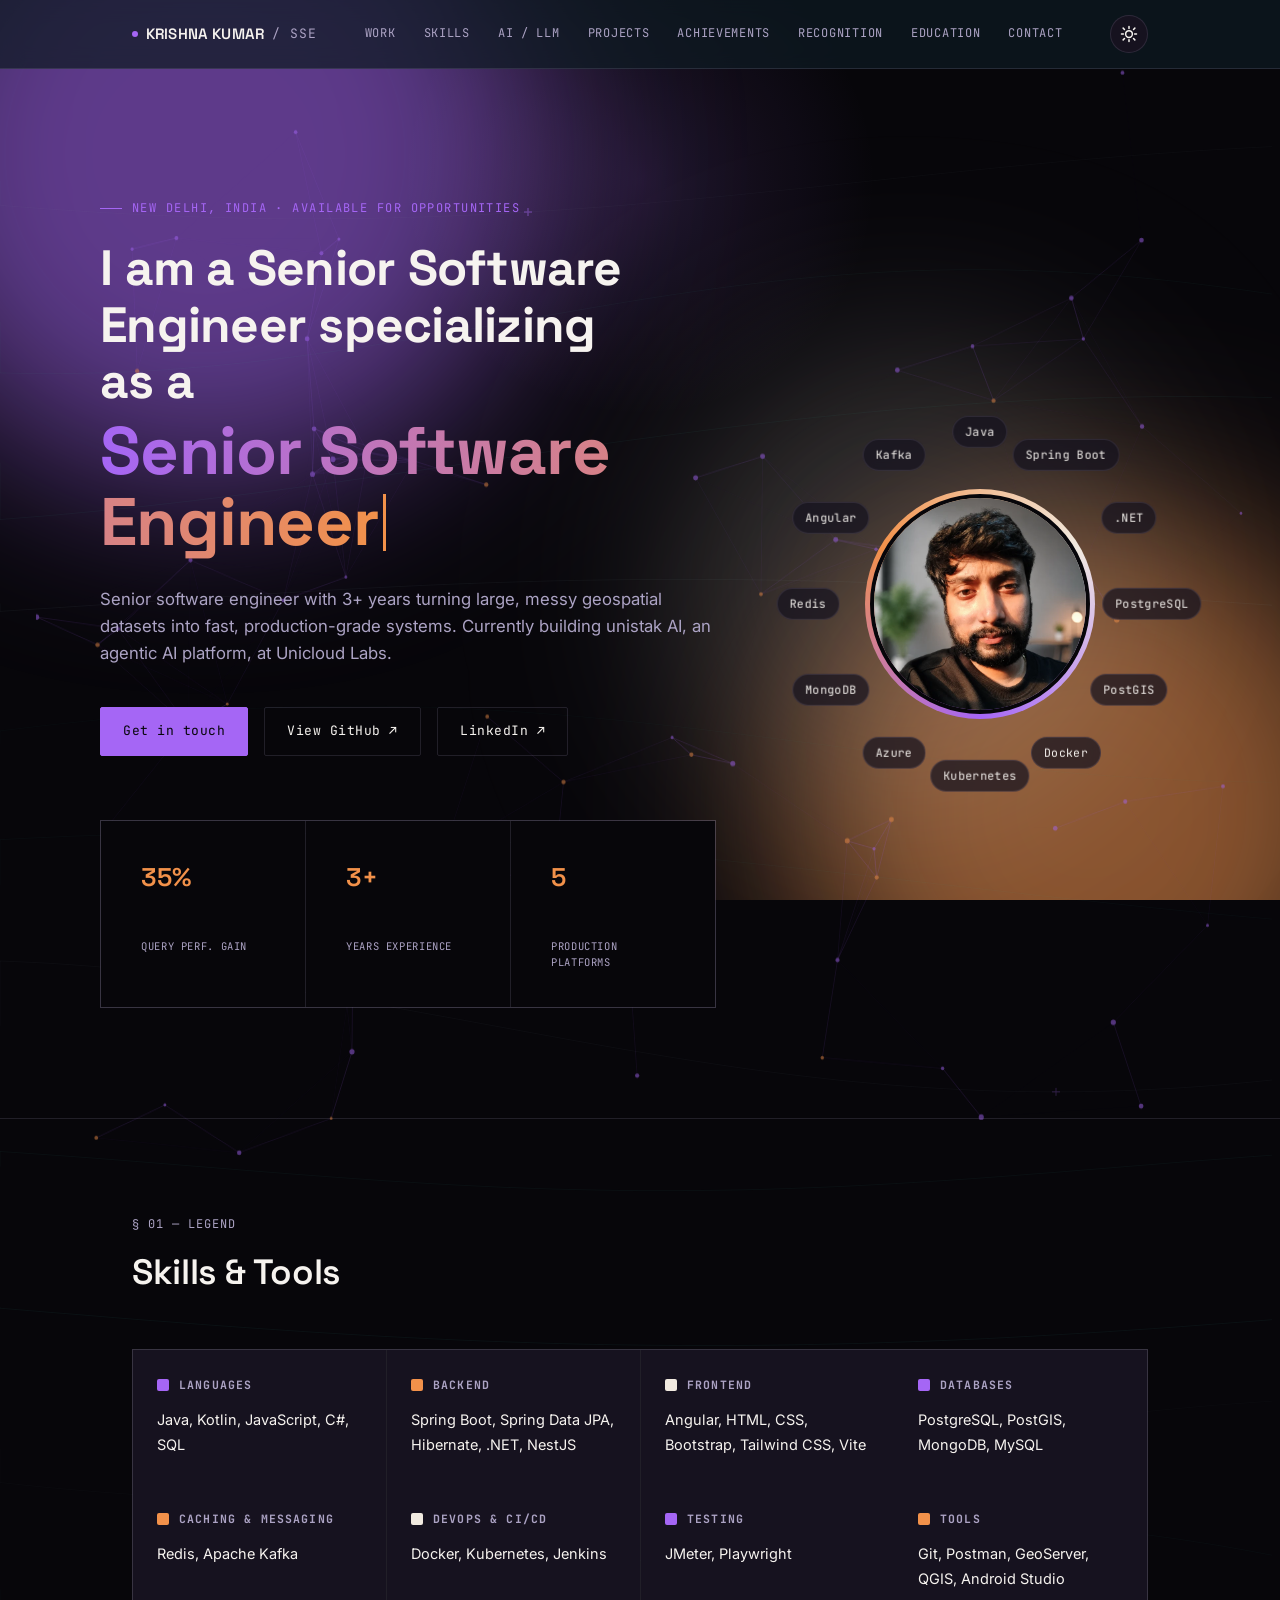
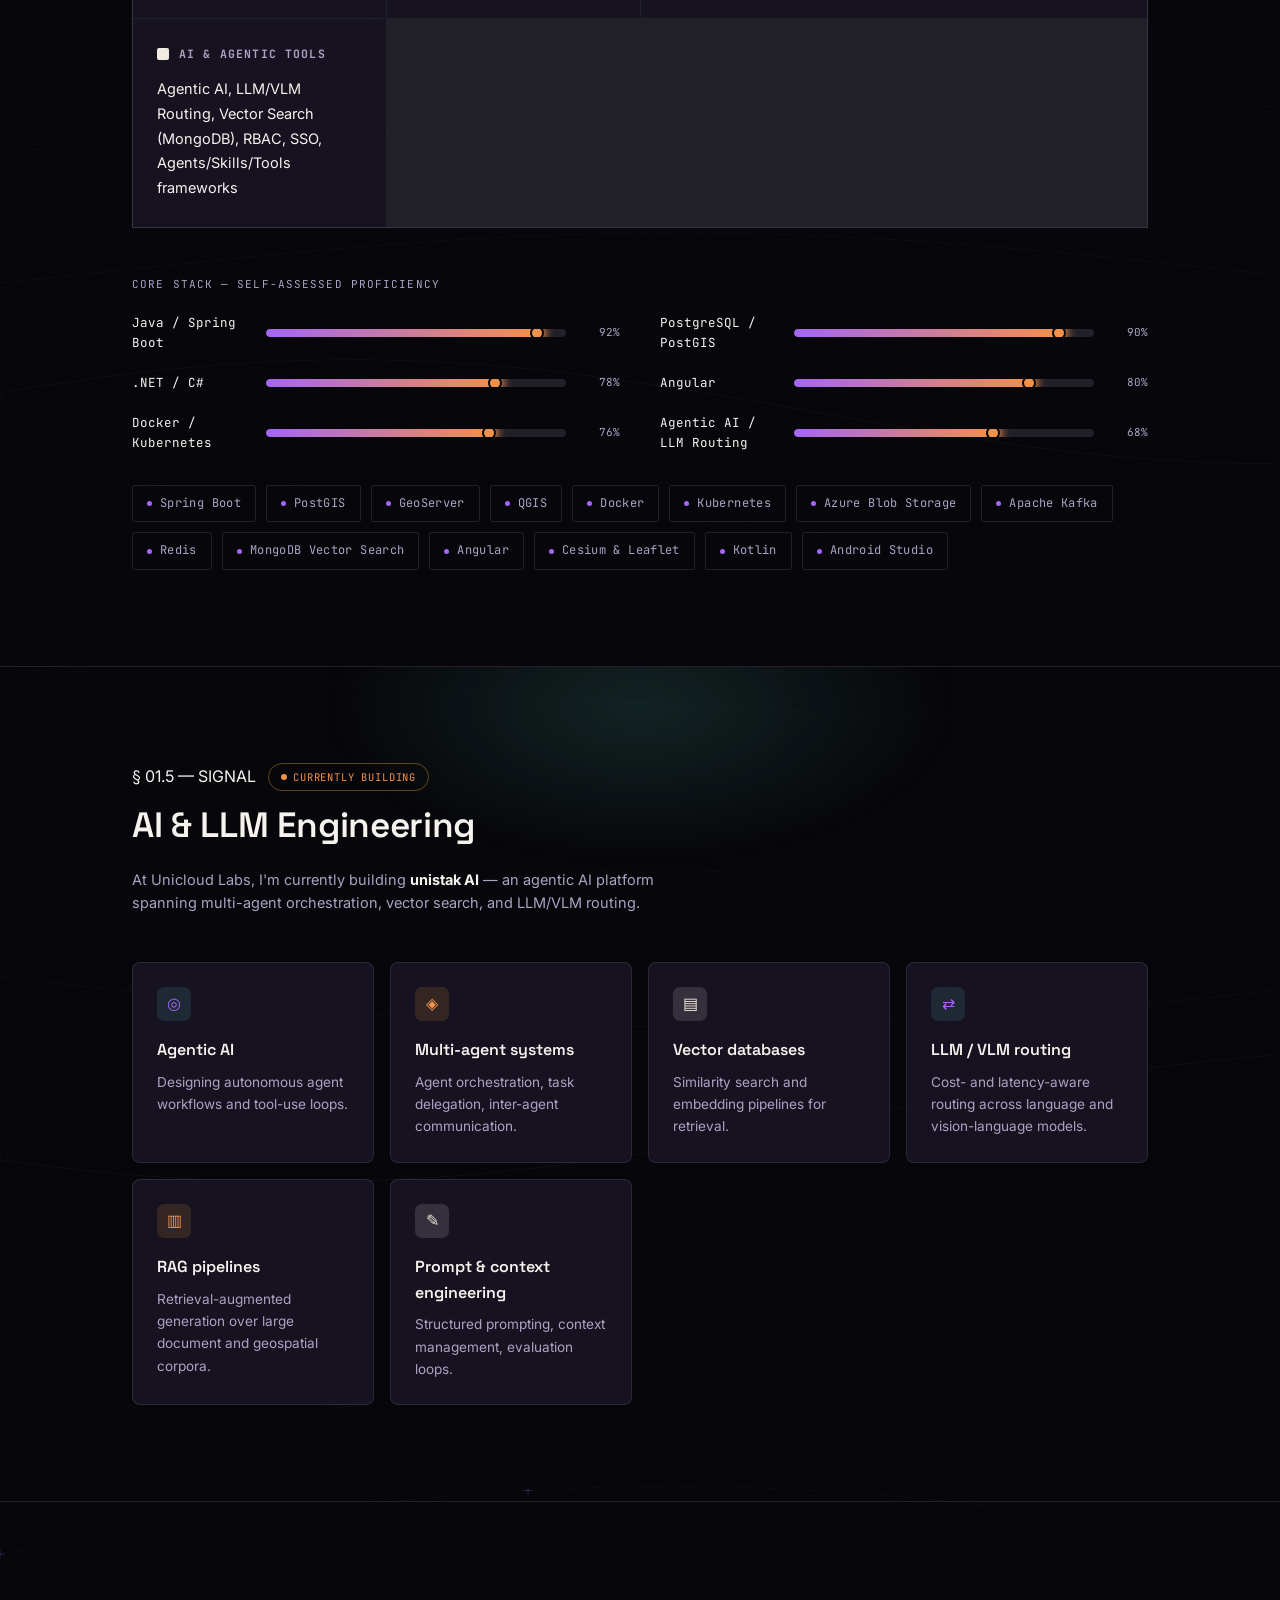
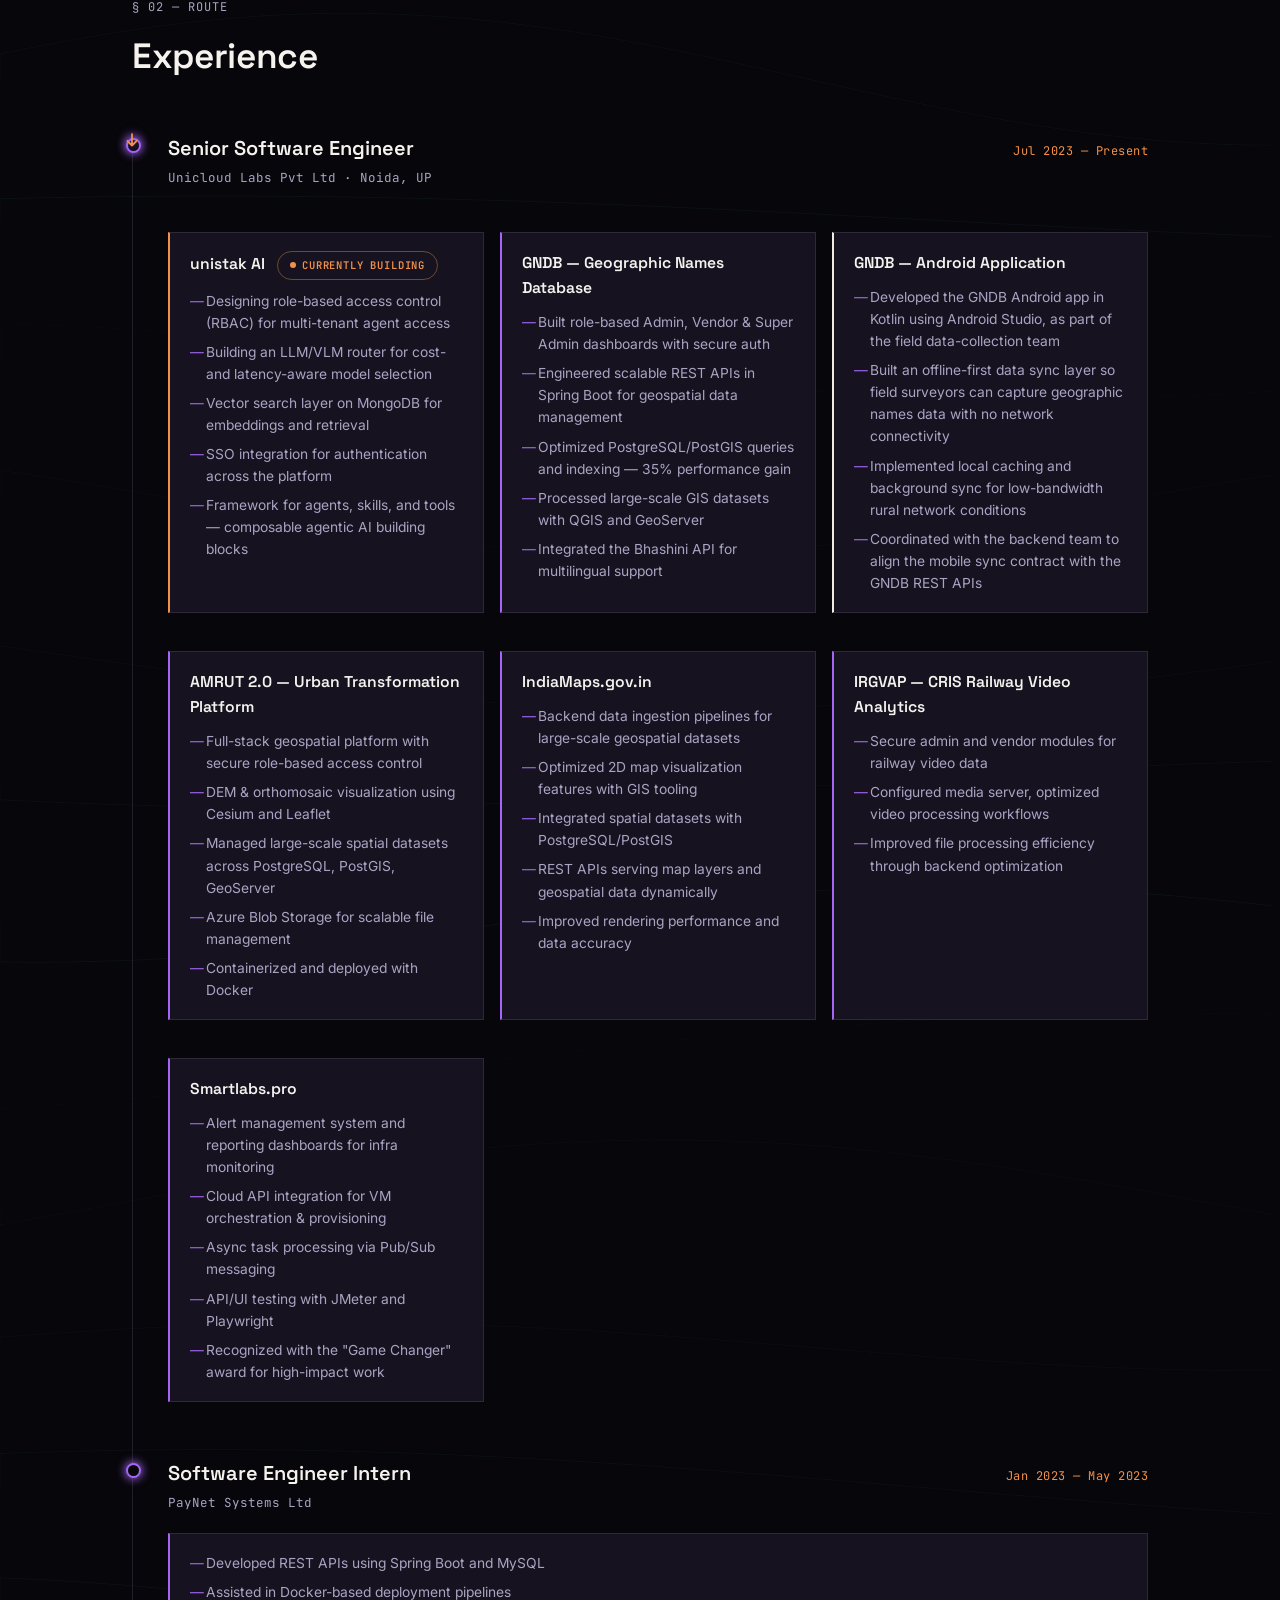
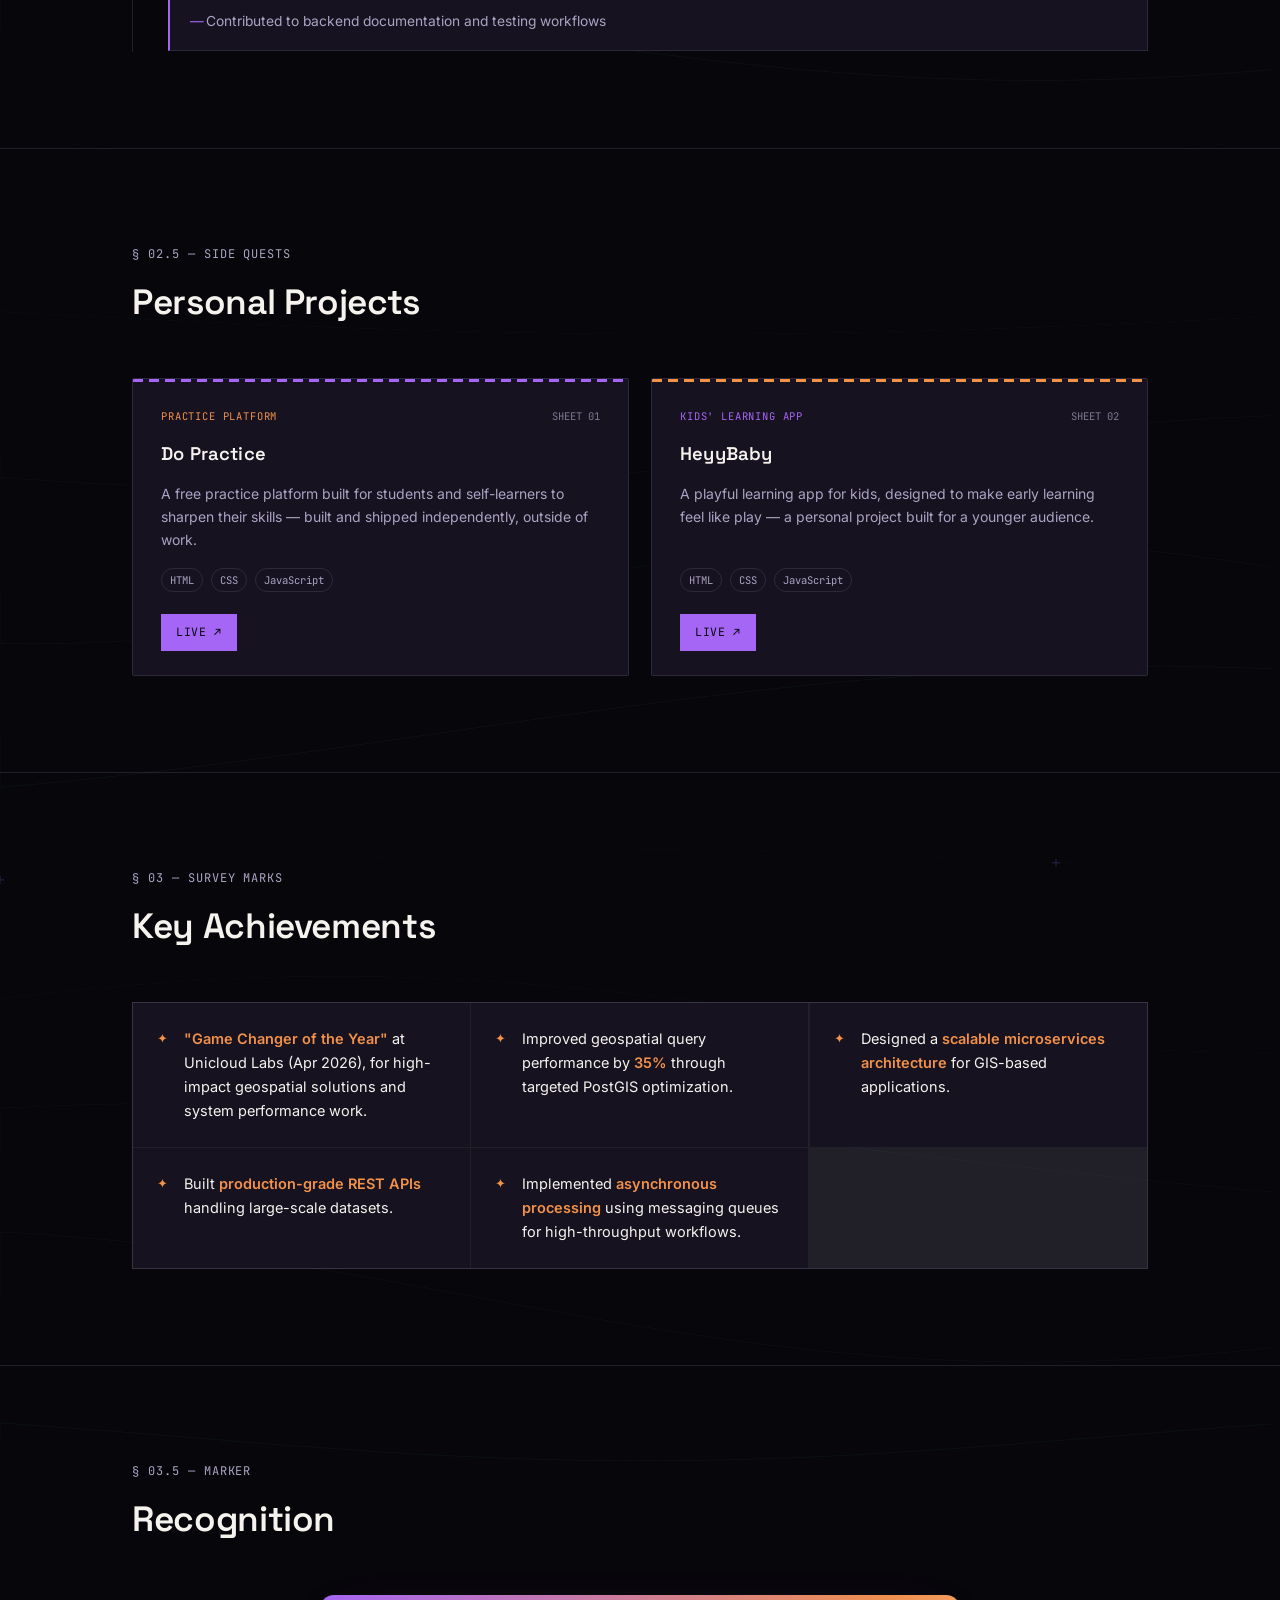
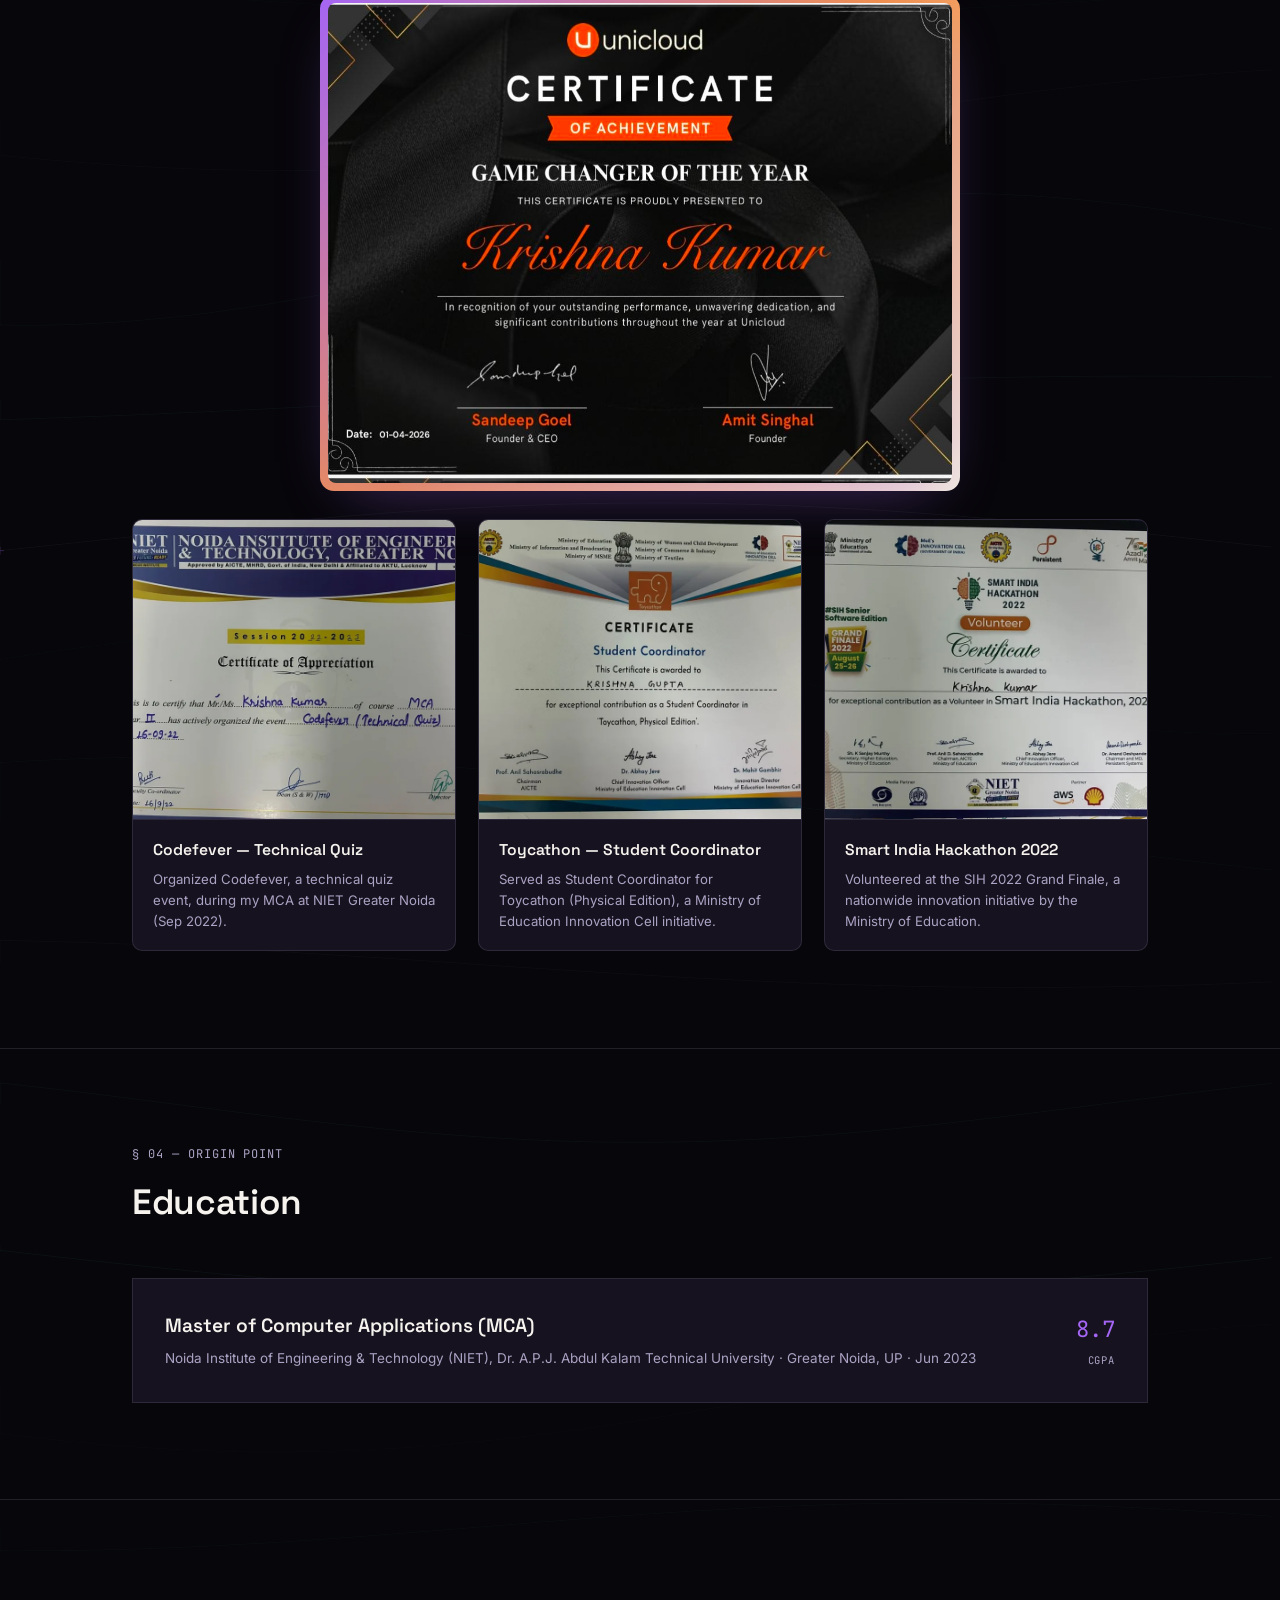
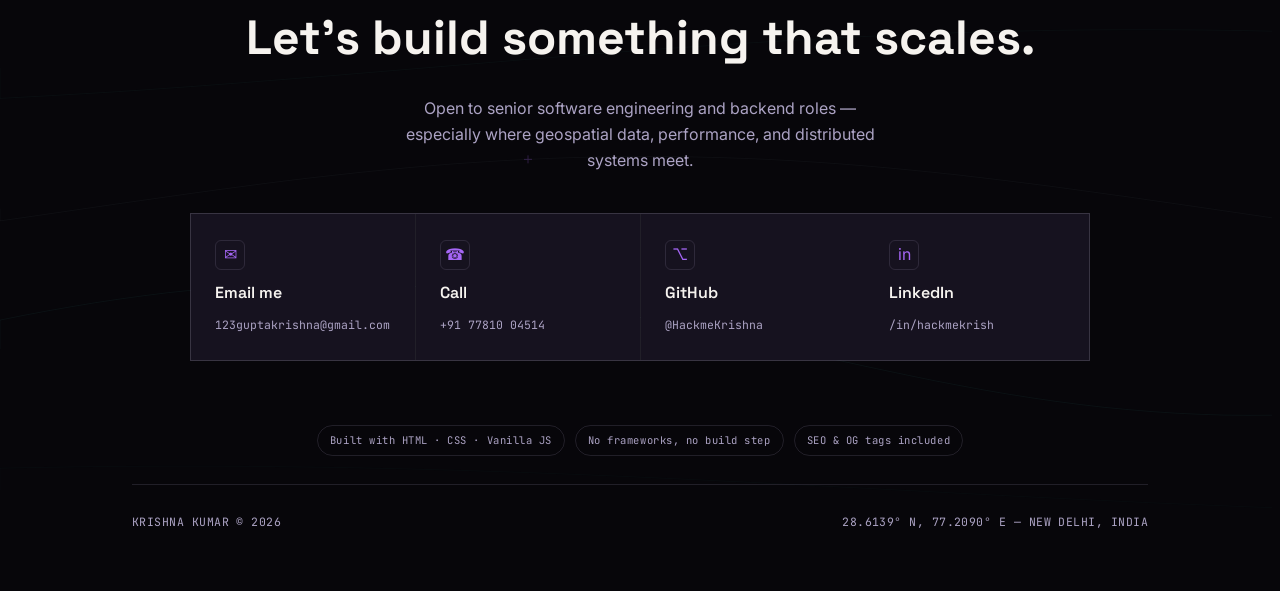
==== commit cad4e038: "changed index" ====
--- a/index.html
+++ b/index.html
@@ -9,24 +9,24 @@
 <meta name="description" content="Krishna Kumar is a senior software engineer with 3+ years building geospatial platforms, backend systems, and agentic AI at Unicloud Labs. Explore his work, skills, and projects.">
 <meta name="keywords" content="Krishna Kumar, Senior Software Engineer, Backend Engineer, AI Engineer, LLM Developer, GIS Specialist, Cloud Architect, Spring Boot, PostGIS, Agentic AI, Unicloud Labs, New Delhi">
 <meta name="author" content="Krishna Kumar">
-<link rel="canonical" href="https://krishnakumar.dev/">
+<link rel="canonical" href="https://krishna-kumar-portfolio-mauve.vercel.app/">
 <meta name="robots" content="index, follow">
 <meta name="theme-color" content="#07060A">
 
 <!-- Open Graph -->
 <meta property="og:type" content="profile">
 <meta property="og:title" content="Krishna Kumar — Senior Software Engineer, GIS &amp; AI Specialist">
-<meta property="og:description" content="3+ years building geospatial platforms, backend systems, and agentic AI. Currently building Unistack AI at Unicloud Labs.">
-<meta property="og:url" content="https://krishnakumar.dev/">
+<meta property="og:description" content="3+ years building geospatial platforms, backend systems, and agentic AI. Currently building unistak AI at Unicloud Labs.">
+<meta property="og:url" content="https://krishna-kumar-portfolio-mauve.vercel.app">
 <meta property="og:site_name" content="Krishna Kumar">
-<meta property="og:image" content="https://krishnakumar.dev/images/avatar-krishna-kumar.webp">
+<meta property="og:image" content="https://krishna-kumar-portfolio-mauve.vercel.app/images/avatar-krishna-kumar.webp">
 <meta property="og:locale" content="en_IN">
 
 <!-- Twitter Card -->
 <meta name="twitter:card" content="summary_large_image">
 <meta name="twitter:title" content="Krishna Kumar — Senior Software Engineer, GIS &amp; AI Specialist">
-<meta name="twitter:description" content="3+ years building geospatial platforms, backend systems, and agentic AI. Currently building Unistack AI at Unicloud Labs.">
-<meta name="twitter:image" content="https://krishnakumar.dev/images/avatar-krishna-kumar.webp">
+<meta name="twitter:description" content="3+ years building geospatial platforms, backend systems, and agentic AI. Currently building unistak AI at Unicloud Labs.">
+<meta name="twitter:image" content="https://krishna-kumar-portfolio-mauve.vercel.app/images/avatar-krishna-kumar.webp">
 
 <!-- Icons / manifest -->
 <link rel="icon" href="/assets/favicon.svg" type="image/svg+xml">
@@ -48,8 +48,8 @@
   "@context": "https://schema.org",
   "@type": "Person",
   "name": "Krishna Kumar",
-  "url": "https://krishnakumar.dev/",
-  "image": "https://krishnakumar.dev/images/avatar-krishna-kumar.webp",
+  "url": "https://krishna-kumar-portfolio-mauve.vercel.app",
+  "image": "https://krishna-kumar-portfolio-mauve.vercel.app/images/avatar-krishna-kumar.webp",
   "jobTitle": "Senior Software Engineer",
   "email": "mailto:123guptakrishna@gmail.com",
   "telephone": "+91-77810-04514",
@@ -113,7 +113,7 @@
       <h1 class="reveal">I am a Senior Software Engineer specializing as a
         <span class="hero-role-line"><span id="roleType"></span><span class="caret" aria-hidden="true"></span></span>
       </h1>
-      <p class="hero-sub reveal">Senior software engineer with 3+ years turning large, messy geospatial datasets into fast, production-grade systems. Currently building Unistack AI, an agentic AI platform, at Unicloud Labs.</p>
+      <p class="hero-sub reveal">Senior software engineer with 3+ years turning large, messy geospatial datasets into fast, production-grade systems. Currently building unistak AI, an agentic AI platform, at Unicloud Labs.</p>
       <div class="hero-actions reveal">
         <a class="btn" href="mailto:123guptakrishna@gmail.com">Get in touch</a>
         <a class="btn ghost" href="https://github.com/HackmeKrishna" target="_blank" rel="noopener">View GitHub ↗</a>
@@ -254,7 +254,7 @@
         </div>
         <div class="sec-title">AI &amp; LLM Engineering</div>
         <p style="color:var(--fog); max-width:60ch; margin-top:14px; font-size:14.5px;">
-          At Unicloud Labs, I'm currently building <strong style="color:var(--chalk)">Unistack AI</strong> — an agentic AI platform spanning multi-agent orchestration, vector search, and LLM/VLM routing.
+          At Unicloud Labs, I'm currently building <strong style="color:var(--chalk)">unistak AI</strong> — an agentic AI platform spanning multi-agent orchestration, vector search, and LLM/VLM routing.
         </p>
       </div>
       <div class="ai-grid reveal">
@@ -315,7 +315,7 @@
 
           <div class="subprojects-grid">
             <div class="subproject" style="border-left-color:var(--beacon);">
-              <h4>Unistack AI <span class="ai-badge" style="margin-left:8px; vertical-align:middle;"><span class="dot"></span>Currently building</span></h4>
+              <h4>unistak AI <span class="ai-badge" style="margin-left:8px; vertical-align:middle;"><span class="dot"></span>Currently building</span></h4>
               <ul>
                 <li>Designing role-based access control (RBAC) for multi-tenant agent access</li>
                 <li>Building an LLM/VLM router for cost- and latency-aware model selection</li>
